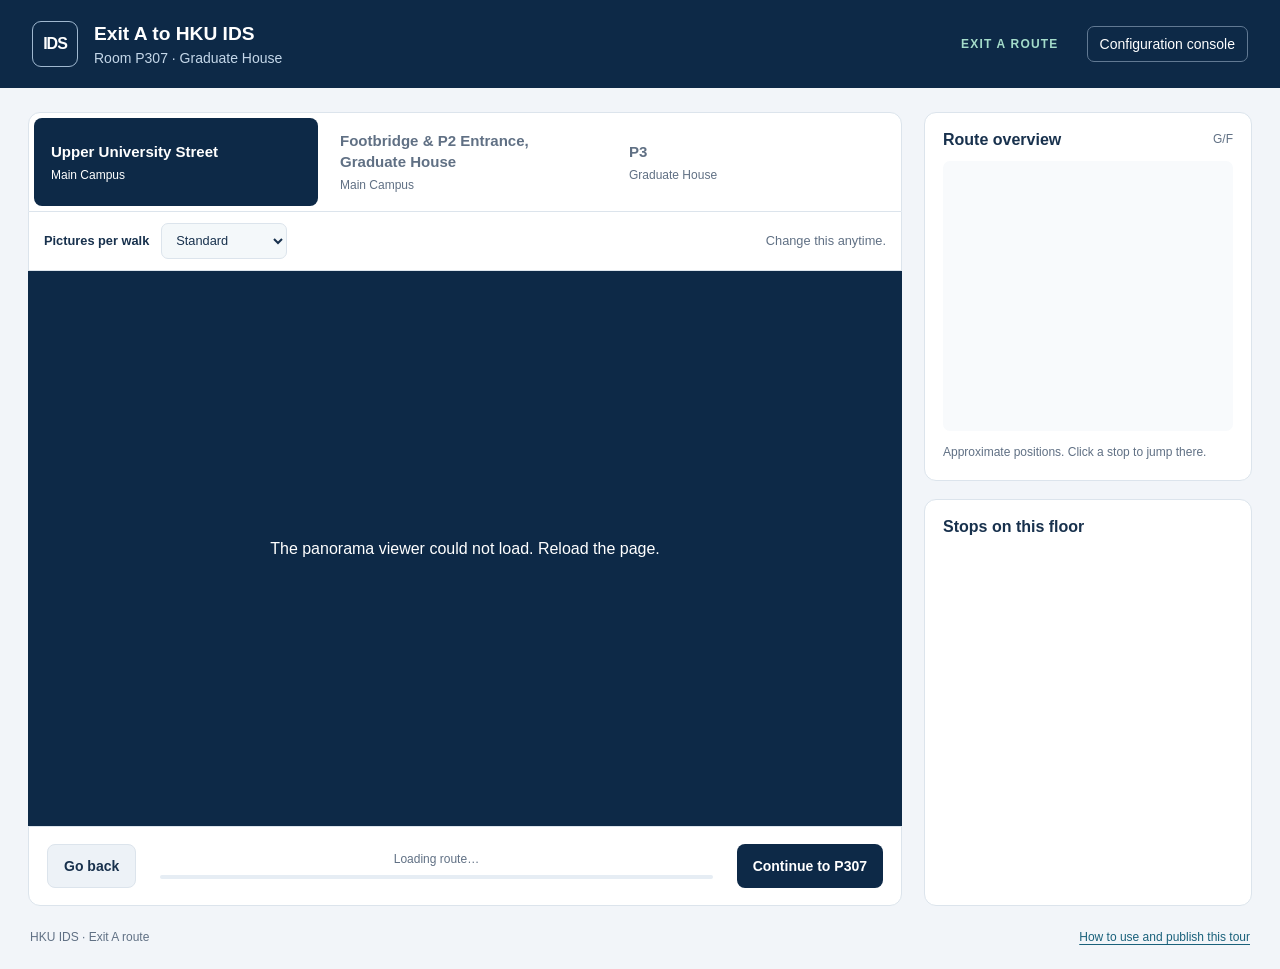
==== index.html @ 08650490 "Add visitor tour and configuration console Include adjustable section names, marker positions and ro" ====
<!doctype html>
<html lang="en"><head><meta charset="utf-8"><meta name="viewport" content="width=device-width,initial-scale=1"><title>HKU IDS · Exit A to P307</title><meta name="description" content="Follow the panorama route from HKU Station Exit A to HKU IDS, Room P307, Graduate House."><link rel="icon" type="image/svg+xml" href="data:image/svg+xml,%3Csvg xmlns='http://www.w3.org/2000/svg' viewBox='0 0 32 32'%3E%3Crect width='32' height='32' rx='7' fill='%230d2947'/%3E%3Cpath d='M8 24V8h16v16' fill='none' stroke='white' stroke-width='3'/%3E%3Ccircle cx='16' cy='17' r='4' fill='%2351c9b0'/%3E%3C/svg%3E"><link rel="stylesheet" href="pannellum.css"><link rel="stylesheet" href="styles.css"></head>
<body><header><div class="brand-mark">IDS</div><div class="brand"><h1>Exit A to HKU IDS</h1><p>Room P307 · Graduate House</p></div><div class="route-label">EXIT A ROUTE</div><a class="review-link" href="console.html" id="review-link">Configuration console</a></header>
<main><section class="tour-panel" aria-label="Panorama walkthrough"><nav class="floors" aria-label="Floors"><button data-floor="1" class="active">Upper University Street <span>Main Campus</span></button><button data-floor="2">Footbridge &amp; P2 Entrance, Graduate House <span>Main Campus</span></button><button data-floor="3">P3 <span>Graduate House</span></button></nav><div class="pace-bar"><label for="pace">Pictures per walk</label><select id="pace"><option value="standard">Standard</option><option value="fewer">Fewer pictures</option><option value="detailed">Detailed</option></select><span>Change this anytime.</span></div><section id="junction" class="junction" hidden aria-labelledby="junction-title"><h2 id="junction-title"></h2><p id="junction-note"></p><div id="junction-choices" class="junction-choices"></div></section><div class="viewer-wrap"><div id="panorama"></div><div class="scene-badge"><span id="scene-floor">G/F · Main Campus</span><strong id="scene-title">Loading panoramas…</strong></div><div id="viewer-error" role="alert" hidden></div><div class="drag-hint">Drag to look around · Click a marker to walk</div><div class="aim" id="aim" hidden><span></span></div></div><div class="walk-controls"><button id="back" class="secondary">Go back</button><div><span id="stop-number">Loading route…</span><div class="progress-track"><div id="progress-fill"></div></div></div><button id="forward" class="primary">Continue to P307</button></div><div class="arrival" id="arrival" hidden><strong>You’ve reached HKU IDS.</strong><span id="arrival-room">IDS Office P307, Graduate House</span></div></section>
<aside><section class="map-card"><div class="card-heading"><h2>Route overview</h2><span id="map-floor">G/F</span></div><svg id="route-map" viewBox="0 0 310 310" role="img" aria-label="Clickable route stops"></svg><p class="map-note" id="map-note">Approximate positions. Click a stop to jump there.</p></section><section class="stops-card"><div class="card-heading"><h2>Stops on this floor</h2><span id="floor-count"></span></div><div id="stops" class="stops"></div></section></aside>
<section id="editor" class="editor" hidden><div class="editor-heading"><div><h2>Tour configuration console</h2><p id="editor-intro">Turn the panorama until the next doorway or path sits under the crosshair, then save.</p></div><a class="secondary small" href="./">View the tour</a></div><div class="edit-layout"><div><div class="edit-actions"><button id="save-forward" class="primary">Save forward marker here</button><button id="save-back" class="secondary">Save back marker here</button><button id="save-view" class="secondary">Use this starting view</button></div><details class="appearance-editor"><summary>Arrow text and rotation</summary><div class="arrow-fields"><label>Which arrow?<select id="arrow-role"><option value="forward">Forward</option><option value="back">Back</option></select></label><label>Arrow text<input id="arrow-label" type="text" maxlength="120" placeholder="Leave blank to use the default text"></label><label class="rotation-field">Arrow rotation <output id="rotation-value" for="arrow-rotation">0°</output><input id="arrow-rotation" aria-label="Arrow rotation" type="range" min="0" max="360" step="15" value="0"><small>0° up · 90° right · 180° down · 270° left</small></label><label class="check-field"><input id="arrow-visible" type="checkbox">Always show this arrow’s text</label><button id="save-arrow-style" class="primary">Save arrow appearance</button></div><p>Rotation changes the arrow symbol. To move it to another path, aim the crosshair there and use the forward/back marker buttons above. The lift instruction stays visible on its marker.</p></details><details class="section-editor"><summary>Section label: two lines</summary><div class="section-fields"><label>First line<input id="section-heading" type="text" maxlength="120"></label><label>Second line<input id="section-subtitle" type="text" maxlength="120"></label><button id="save-section" class="primary">Save this section label</button></div><p>Choose a section above, then edit its two lines here. You do not need to type HTML or &lt;br&gt;.</p></details><details id="branch-editor" class="branch-editor" hidden><summary>Junction name and branch choices</summary><div class="section-fields"><label>Junction name<input id="junction-name" type="text" maxlength="120"></label><div id="branch-fields"></div><button id="save-junction" class="primary">Save junction choices</button></div><p>These directions describe the choices on arrival. Move the panorama arrow separately using the marker controls. Planned routes become available after their footage is added.</p></details><details class="bottom-editor"><summary>Hide the bottom / device holder</summary><div class="section-fields"><label for="bottom-limit">Lowest visible angle <output id="bottom-limit-value" for="bottom-limit">−55°</output></label><input id="bottom-limit" aria-label="Lowest visible angle" type="range" min="-60" max="-10" step="5" value="-55"><button id="save-bottom-limit" class="primary">Save lower viewing edge</button></div><p>A higher value hides more of the floor. Markers below the limit move into the visible area so walking still works. This stops looking down in the tour; a permanent cover in the upload JPGs also protects the original files.</p></details><details class="hosting-editor"><summary>WordPress picture addresses</summary><div class="section-fields"><label>This picture’s direct URL<input id="picture-url" type="text" spellcheck="false"></label><small id="image-filename"></small><button id="save-picture-url" class="secondary">Save this picture address</button><label>Direct URL of one original JPG in the WordPress batch<input id="image-folder-example" type="url" spellcheck="false" placeholder="https://your-site/wp-content/uploads/2026/10/hku-ids-exit-a-s1-001.jpg"></label><button id="apply-image-folder" class="primary">Apply this folder to all pictures</button></div><p>Upload the prepared WordPress batch into one folder/month. Copy a full-size original image URL, then apply its folder here. If WordPress renamed a file, use its individual direct URL above. Pictures stored on a different website must allow this tour to load them.</p></details><div class="picture-actions"><button id="hide-stop" class="secondary">Skip this picture</button><p id="hide-note"></p></div><details><summary>Skipped pictures (<span id="hidden-count">0</span>)</summary><div id="hidden-stops" class="hidden-stops"></div></details><p class="edit-status" id="edit-status" role="status"></p><details><summary>Heading settings</summary><div class="degree-fields"><label>Segment correction <input id="segment-offset" type="number" min="-360" max="360" step="1"><span>degrees</span></label><button id="apply-offset" class="secondary">Apply to this segment</button></div><p>Segments 1 and 2 use your Pano Mapper corrections. For P3, place the markers visually instead.</p></details></div><div class="save-card"><h3>Keep your changes</h3><p>Preview changes stay in this browser. Download route.json and replace that file on your hosting or in GitHub to publish. Only someone with access to that hosting can update the live tour.</p><button id="download-route" class="primary">Download route.json to publish</button><button id="copy-route" class="secondary">Copy route.json</button><button id="download-settings" class="primary">Download settings</button><button id="copy-settings" class="secondary">Copy settings</button><div id="copy-panel" hidden><label for="settings-text">Settings to copy</label><textarea id="settings-text" readonly spellcheck="false" rows="3" style="width:100%;margin:8px 0;font-size:12px"></textarea></div><button id="reset-preview" class="secondary">Reset preview to published tour</button><p class="reset-note">Download a backup first if you want to keep your browser edits.</p><label class="file-button">Restore settings<input id="import-settings" type="file" accept="application/json,.json"></label><a href="guide.html">Read the simple steps</a><a class="wordpress-link" href="elementor.html">Prepare a WordPress / Elementor block</a></div></div></section>
</main><dialog id="route-dialog" aria-labelledby="dialog-title" aria-describedby="dialog-text"><h2 id="dialog-title"></h2><p id="dialog-text"></p><div class="dialog-actions"><button id="dialog-close" class="secondary">Back to the tour</button><button id="dialog-action" class="primary" hidden>Continue</button></div></dialog><footer><span>HKU IDS · Exit A route</span><a href="guide.html">How to use and publish this tour</a></footer><script src="pannellum.js"></script><script src="route-core.js"></script><script src="app.js"></script></body></html>
---- pannellum.css ----
/* Pannellum 2.5.7, https://github.com/mpetroff/pannellum */
.pnlm-container{margin:0;padding:0;overflow:hidden;position:relative;cursor:default;width:100%;height:100%;font-family:Helvetica,"Nimbus Sans L","Liberation Sans",Arial,sans-serif;background:#f4f4f4 url('data:image/svg+xml,%3Csvg%20xmlns%3D%22http%3A%2F%2Fwww.w3.org%2F2000%2Fsvg%22%20width%3D%2267%22%20height%3D%22100%22%20viewBox%3D%220%200%2067%20100%22%3E%0A%3Cpath%20stroke%3D%22%23ccc%22%20fill%3D%22none%22%20d%3D%22M33.5%2C50%2C0%2C63%2C33.5%2C75%2C67%2C63%2C33.5%2C50m-33.5-50%2C67%2C25m-0.5%2C0%2C0%2C75m-66.5-75%2C67-25m-33.5%2C75%2C0%2C25m0-100%2C0%2C50%22%2F%3E%0A%3C%2Fsvg%3E%0A') repeat;-webkit-user-select:none;-khtml-user-select:none;-moz-user-select:none;-o-user-select:none;-ms-user-select:none;user-select:none;outline:0;line-height:1.4;contain:content}.pnlm-container *{box-sizing:content-box}.pnlm-ui{position:absolute;width:100%;height:100%;z-index:1}.pnlm-grab{cursor:grab;cursor:url('data:image/svg+xml,%3Csvg%20xmlns%3D%22http%3A%2F%2Fwww.w3.org%2F2000%2Fsvg%22%20height%3D%2226%22%20width%3D%2226%22%3E%0A%3Cpath%20stroke%3D%22%23000%22%20stroke-width%3D%221px%22%20fill%3D%22%23fff%22%20d%3D%22m15.3%2020.5s6.38-6.73%204.64-8.24-3.47%201.01-3.47%201.01%203.61-5.72%201.41-6.49c-2.2-0.769-3.33%204.36-3.33%204.36s0.873-5.76-1.06-5.76-1.58%205.39-1.58%205.39-0.574-4.59-2.18-4.12c-1.61%200.468-0.572%205.51-0.572%205.51s-1.58-4.89-2.93-3.79c-1.35%201.11%200.258%205.25%200.572%206.62%200.836%202.43%202.03%202.94%202.17%205.55%22%2F%3E%0A%3C%2Fsvg%3E%0A') 12 8,default}.pnlm-grabbing{cursor:grabbing;cursor:url('data:image/svg+xml,%3Csvg%20xmlns%3D%22http%3A%2F%2Fwww.w3.org%2F2000%2Fsvg%22%20height%3D%2226%22%20width%3D%2226%22%3E%0A%3Cpath%20stroke%3D%22%23000%22%20stroke-width%3D%221px%22%20fill%3D%22%23fff%22%20d%3D%22m15.3%2020.5s5.07-5.29%203.77-6.74c-1.31-1.45-2.53%200.14-2.53%200.14s2.74-3.29%200.535-4.06c-2.2-0.769-2.52%201.3-2.52%201.3s0.81-2.13-1.12-2.13-1.52%201.77-1.52%201.77-0.261-1.59-1.87-1.12c-1.61%200.468-0.874%202.17-0.874%202.17s-0.651-1.55-2-0.445c-1.35%201.11-0.68%202.25-0.365%203.62%200.836%202.43%202.03%202.94%202.17%205.55%22%2F%3E%0A%3C%2Fsvg%3E%0A') 12 8,default}.pnlm-sprite{background-image:url('data:image/svg+xml,%3Csvg%20xmlns%3D%22http%3A%2F%2Fwww.w3.org%2F2000%2Fsvg%22%20width%3D%2226%22%20height%3D%22208%22%3E%0A%3Ccircle%20fill-opacity%3D%22.78%22%20cy%3D%22117%22%20cx%3D%2213%22%20r%3D%2211%22%20fill%3D%22%23fff%22%2F%3E%0A%3Ccircle%20fill-opacity%3D%22.78%22%20cy%3D%22143%22%20cx%3D%2213%22%20r%3D%2211%22%20fill%3D%22%23fff%22%2F%3E%0A%3Ccircle%20cy%3D%22169%22%20cx%3D%2213%22%20r%3D%227%22%20fill%3D%22none%22%20stroke%3D%22%23000%22%20stroke-width%3D%222%22%2F%3E%0A%3Ccircle%20cy%3D%22195%22%20cx%3D%2213%22%20r%3D%227%22%20fill%3D%22none%22%20stroke%3D%22%23000%22%20stroke-width%3D%222%22%2F%3E%0A%3Ccircle%20cx%3D%2213%22%20cy%3D%22195%22%20r%3D%222.5%22%2F%3E%0A%3Cpath%20d%3D%22m5%2083v6h2v-4h4v-2zm10%200v2h4v4h2v-6zm-5%205v6h6v-6zm-5%205v6h6v-2h-4v-4zm14%200v4h-4v2h6v-6z%22%2F%3E%0A%3Cpath%20d%3D%22m13%20110a7%207%200%200%200%20-7%207%207%207%200%200%200%207%207%207%207%200%200%200%207%20-7%207%207%200%200%200%20-7%20-7zm-1%203h2v2h-2zm0%203h2v5h-2z%22%2F%3E%0A%3Cpath%20d%3D%22m5%2057v6h2v-4h4v-2zm10%200v2h4v4h2v-6zm-10%2010v6h6v-2h-4v-4zm14%200v4h-4v2h6v-6z%22%2F%3E%0A%3Cpath%20d%3D%22m17%2038v2h-8v-2z%22%2F%3E%0A%3Cpath%20d%3D%22m12%209v3h-3v2h3v3h2v-3h3v-2h-3v-3z%22%2F%3E%0A%3Cpath%20d%3D%22m13%20136-6.125%206.125h4.375v7.875h3.5v-7.875h4.375z%22%2F%3E%0A%3Cpath%20d%3D%22m10.428%20173.33v-5.77l5-2.89v5.77zm1-1.73%203-1.73-3.001-1.74z%22%2F%3E%0A%3C%2Fsvg%3E%0A')}.pnlm-container:-moz-full-screen{height:100%!important;width:100%!important;position:static!important}.pnlm-container:-webkit-full-screen{height:100%!important;width:100%!important;position:static!important}.pnlm-container:-ms-fullscreen{height:100%!important;width:100%!important;position:static!important}.pnlm-container:fullscreen{height:100%!important;width:100%!important;position:static!important}.pnlm-render-container{cursor:inherit;position:absolute;height:100%;width:100%}.pnlm-controls{margin-top:4px;background-color:#fff;border:1px solid #999;border-color:rgba(0,0,0,0.4);border-radius:3px;cursor:pointer;z-index:2;-webkit-transform:translateZ(9999px);transform:translateZ(9999px)}.pnlm-control:hover{background-color:#f8f8f8}.pnlm-controls-container{position:absolute;top:0;left:4px;z-index:1}.pnlm-zoom-controls{width:26px;height:52px}.pnlm-zoom-in{width:100%;height:50%;position:absolute;top:0;border-radius:3px 3px 0 0}.pnlm-zoom-out{width:100%;height:50%;position:absolute;bottom:0;background-position:0 -26px;border-top:1px solid #ddd;border-top-color:rgba(0,0,0,0.10);border-radius:0 0 3px 3px}.pnlm-fullscreen-toggle-button,.pnlm-orientation-button,.pnlm-hot-spot-debug-indicator{width:26px;height:26px}.pnlm-hot-spot-debug-indicator{position:absolute;top:50%;left:50%;width:26px;height:26px;margin:-13px 0 0 -13px;background-color:rgba(255,255,255,0.5);border-radius:13px;display:none}.pnlm-orientation-button-inactive{background-position:0 -156px}.pnlm-orientation-button-active{background-position:0 -182px}.pnlm-fullscreen-toggle-button-inactive{background-position:0 -52px}.pnlm-fullscreen-toggle-button-active{background-position:0 -78px}.pnlm-panorama-info{position:absolute;bottom:4px;background-color:rgba(0,0,0,0.7);border-radius:0 3px 3px 0;padding-right:10px;color:#fff;text-align:left;display:none;z-index:2;-webkit-transform:translateZ(9999px);transform:translateZ(9999px)}.pnlm-title-box{position:relative;font-size:20px;display:table;padding-left:5px;margin-bottom:3px}.pnlm-author-box{position:relative;font-size:12px;display:table;padding-left:5px}.pnlm-load-box{position:absolute;top:50%;left:50%;width:200px;height:150px;margin:-75px 0 0 -100px;background-color:rgba(0,0,0,0.7);border-radius:3px;text-align:center;font-size:20px;display:none;color:#fff}.pnlm-load-box p{margin:20px 0}.pnlm-lbox{position:absolute;top:50%;left:50%;width:20px;height:20px;margin:-10px 0 0 -10px;display:none}.pnlm-loading{animation-duration:1.5s;-webkit-animation-duration:1.5s;animation-name:pnlm-mv;-webkit-animation-name:pnlm-mv;animation-iteration-count:infinite;-webkit-animation-iteration-count:infinite;animation-timing-function:linear;-webkit-animation-timing-function:linear;height:10px;width:10px;background-color:#fff;position:relative}@keyframes pnlm-mv{from{left:0;top:0}25%{left:10px;top:0}50%{left:10px;top:10px}75%{left:0;top:10px}to{left:0;top:0}}@-webkit-keyframes pnlm-mv{from{left:0;top:0}25%{left:10px;top:0}50%{left:10px;top:10px}75%{left:0;top:10px}to{left:0;top:0}}.pnlm-load-button{position:absolute;top:50%;left:50%;width:200px;height:100px;margin:-50px 0 0 -100px;background-color:rgba(0,0,0,.7);border-radius:3px;text-align:center;font-size:20px;display:table;color:#fff;cursor:pointer}.pnlm-load-button:hover{background-color:rgba(0,0,0,.8)}.pnlm-load-button p{display:table-cell;vertical-align:middle}.pnlm-info-box{font-size:15px;position:absolute;top:50%;left:50%;width:200px;height:150px;margin:-75px 0 0 -100px;background-color:#000;border-radius:3px;display:table;text-align:center;color:#fff;table-layout:fixed}.pnlm-info-box a,.pnlm-author-box a{color:#fff;word-wrap:break-word;overflow-wrap:break-word}.pnlm-info-box p{display:table-cell;vertical-align:middle;padding:0 5px 0 5px}.pnlm-error-msg{display:none}.pnlm-about-msg{font-size:11px;line-height:11px;color:#fff;padding:5px 8px 5px 8px;background:rgba(0,0,0,0.7);border-radius:3px;position:absolute;top:50px;left:50px;display:none;opacity:0;-moz-transition:opacity .3s ease-in-out;-webkit-transition:opacity .3s ease-in-out;-o-transition:opacity .3s ease-in-out;-ms-transition:opacity .3s ease-in-out;transition:opacity .3s ease-in-out;z-index:1}.pnlm-about-msg a:link,.pnlm-about-msg a:visited{color:#fff}.pnlm-about-msg a:hover,.pnlm-about-msg a:active{color:#eee}.pnlm-hotspot-base{position:absolute;visibility:hidden;cursor:default;vertical-align:middle;top:0;z-index:1}.pnlm-hotspot{height:26px;width:26px;border-radius:13px}.pnlm-hotspot:hover{background-color:rgba(255,255,255,0.2)}.pnlm-hotspot.pnlm-info{background-position:0 -104px}.pnlm-hotspot.pnlm-scene{background-position:0 -130px}div.pnlm-tooltip span{visibility:hidden;position:absolute;border-radius:3px;background-color:rgba(0,0,0,0.7);color:#fff;text-align:center;max-width:200px;padding:5px 10px;margin-left:-220px;cursor:default}div.pnlm-tooltip:hover span{visibility:visible}div.pnlm-tooltip:hover span:after{content:'';position:absolute;width:0;height:0;border-width:10px;border-style:solid;border-color:rgba(0,0,0,0.7) transparent transparent transparent;bottom:-20px;left:-10px;margin:0 50%}.pnlm-compass{position:absolute;width:50px;height:50px;right:4px;bottom:4px;border-radius:25px;background-image:url('data:image/svg+xml,%3Csvg%20xmlns%3D%22http%3A%2F%2Fwww.w3.org%2F2000%2Fsvg%22%20height%3D%2250%22%20width%3D%2250%22%3E%0A%3Cpath%20d%3D%22m24.5078%206-3.2578%2018h7.5l-3.25781-18h-0.984376zm-3.2578%2020%203.2578%2018h0.9844l3.2578-18h-7.5zm1.19531%200.9941h5.10938l-2.5547%2014.1075-2.5547-14.1075z%22%2F%3E%0A%3C%2Fsvg%3E%0A');cursor:default;display:none}.pnlm-world{position:absolute;left:50%;top:50%}.pnlm-face{position:absolute;-webkit-transform-origin:0 0;transform-origin:0 0}.pnlm-dragfix,.pnlm-preview-img{position:absolute;height:100%;width:100%}.pnlm-preview-img{background-size:cover;background-position:center}.pnlm-lbar{width:150px;margin:0 auto;border:#fff 1px solid;height:6px}.pnlm-lbar-fill{background:#fff;height:100%;width:0}.pnlm-lmsg{font-size:12px}.pnlm-fade-img{position:absolute;top:0;left:0}.pnlm-pointer{cursor:pointer}
---- styles.css ----
:root{--navy:#0d2947;--ink:#18314d;--muted:#607084;--line:#dce4ec;--mint:#51c9b0;--bg:#f2f5f9;--orange:#c76122;font-family:Inter,-apple-system,BlinkMacSystemFont,"Segoe UI",sans-serif;color:var(--ink);font-size:16px}*{box-sizing:border-box}body{margin:0;background:var(--bg)}[hidden]{display:none!important}button,input,a{font:inherit}button,a.file-button{cursor:pointer}button{border:0}a{color:#1a617b;text-underline-offset:3px}button:focus-visible,a:focus-visible,input:focus-visible{outline:3px solid #169ab1;outline-offset:4px}header{height:88px;background:var(--navy);color:white;display:flex;align-items:center;gap:16px;padding:0 32px}.brand-mark{height:46px;width:46px;display:grid;place-items:center;border:1px solid #9fb8d0;border-radius:9px;font-weight:800;letter-spacing:-1px}.brand h1{font-size:1.2rem;margin:0 0 5px;font-weight:650}.brand p{font-size:.875rem;color:#c4d7e9;margin:0}.route-label{margin-left:auto;color:#a4dcca;font-size:.75rem;letter-spacing:1.2px;font-weight:700}.review-link{color:white;font-size:.875rem;padding:9px 12px;border:1px solid #617993;border-radius:7px;margin-left:12px;text-decoration:none}main{max-width:1580px;margin:auto;padding:24px 28px;display:grid;grid-template-columns:minmax(0,1fr) 328px;gap:22px}.tour-panel{min-width:0}.floors{display:flex;background:white;border:1px solid var(--line);border-radius:12px 12px 0 0;padding:5px;gap:5px}.floors button{background:transparent;border-radius:8px;color:var(--muted);padding:12px 17px;font-weight:650;font-size:.94rem;text-align:left;flex:1}.floors button span{display:block;font-size:.75rem;font-weight:400;margin-top:5px}.floors button.active{background:var(--navy);color:white}.viewer-wrap{position:relative;background:#0b1725;min-height:430px;height:calc(100vh - 292px);max-height:820px}#panorama{width:100%;height:100%;position:absolute;inset:0}.scene-badge{position:absolute;top:20px;left:20px;z-index:2;background:rgba(8,28,48,.88);padding:11px 15px;color:white;max-width:70%;border-radius:8px;pointer-events:none}.scene-badge span{display:block;color:#9cddcf;font-size:.75rem;margin-bottom:5px}.scene-badge strong{font-size:.94rem;font-weight:600}.drag-hint{position:absolute;bottom:14px;left:50%;transform:translateX(-50%);z-index:2;pointer-events:none;background:rgba(8,28,48,.75);color:white;padding:7px 12px;border-radius:20px;font-size:.75rem;white-space:nowrap}.walk-controls{background:white;padding:17px 18px;display:grid;grid-template-columns:auto minmax(100px,1fr) auto;align-items:center;gap:24px;border:1px solid var(--line);border-radius:0 0 12px 12px}.primary,.secondary,.file-button{display:inline-flex;align-items:center;justify-content:center;min-height:44px;border-radius:8px;padding:10px 16px;font-size:.875rem;font-weight:600;text-decoration:none}.primary{background:var(--navy);color:white}.primary:hover{background:#20486e}.secondary{background:#edf2f7;border:1px solid var(--line);color:var(--ink)}button:disabled{opacity:.4;cursor:default}.walk-controls>div{text-align:center;font-size:.75rem;color:var(--muted)}.progress-track{height:4px;border-radius:8px;background:#e6edf4;margin-top:9px;overflow:hidden}.progress-track>div{height:100%;background:#2ba98e;width:0;transition:width .3s}.arrival{margin-top:12px;border:1px solid #9fcdbc;border-radius:9px;background:#e6f6ef;padding:16px;display:flex;justify-content:space-between;gap:12px}.arrival span{color:#386e5e;font-size:.875rem}aside{display:flex;flex-direction:column;gap:18px;min-width:0}.map-card,.stops-card{background:white;border:1px solid var(--line);border-radius:12px;padding:18px}.card-heading{display:flex;justify-content:space-between;gap:8px;align-items:center}h2{font-size:1rem;margin:0}.card-heading>span{font-size:.75rem;color:var(--muted)}#route-map{width:100%;height:270px;display:block;margin:12px 0;background:#f8fafc;border-radius:7px}.map-note{font-size:.75rem;line-height:1.55;color:var(--muted);margin:0}.stops-card{flex:1;min-height:150px}.stops{max-height:225px;overflow:auto;margin-top:12px}.stop{display:flex;align-items:center;width:100%;text-align:left;background:transparent;padding:10px 8px;border-radius:8px;gap:10px;color:var(--ink);font-size:.875rem}.stop.active{background:#e5f4ef}.stop-number{flex-shrink:0;height:27px;width:27px;display:grid;place-items:center;border-radius:50%;background:#edf2f7;color:var(--muted);font-size:.75rem}.stop.active .stop-number{background:var(--navy);color:white}.stop small{display:block;font-size:.75rem;color:var(--muted);margin-top:3px}.walk-hotspot{width:42px;height:42px;display:grid;place-items:center;background:rgba(13,41,71,.92);border:2px solid white;border-radius:50%;box-shadow:0 2px 8px #0005;color:white;font-size:23px;cursor:pointer}.walk-hotspot.forward{background:#087d68}.walk-hotspot::after{content:attr(data-label);position:absolute;bottom:49px;left:50%;transform:translateX(-50%);white-space:nowrap;font-size:.75rem;font-weight:600;padding:8px 10px;border-radius:6px;background:#0d2947;color:white;opacity:0;pointer-events:none}.walk-hotspot:hover::after{opacity:1}.aim{pointer-events:none;position:absolute;top:50%;left:50%;width:30px;height:30px;transform:translate(-50%,-50%);border:1px solid #fff8;border-radius:50%;z-index:3}.aim:before,.aim:after{content:"";position:absolute;background:white;box-shadow:0 0 1px black}.aim:before{width:36px;height:1px;left:-4px;top:14px}.aim:after{height:36px;width:1px;top:-4px;left:14px}.editor{grid-column:1/-1;background:white;border:1px solid var(--line);border-radius:12px;padding:22px}.editor-heading{display:flex;gap:20px;justify-content:space-between;margin-bottom:19px}.editor-heading p,.save-card p,details p{font-size:.875rem;color:var(--muted);line-height:1.65;max-width:700px;margin:9px 0 0}.edit-layout{display:grid;grid-template-columns:minmax(0,1fr) 320px;gap:28px}.edit-actions{display:flex;gap:9px;flex-wrap:wrap}.edit-status{min-height:24px;color:#0c7760;font-size:.875rem;line-height:1.5}details{border-top:1px solid var(--line);padding-top:15px;margin-top:15px;font-size:.875rem}summary{cursor:pointer;color:var(--muted)}.degree-fields{display:flex;align-items:end;gap:12px;margin-top:15px}.degree-fields label{display:block}.degree-fields input{width:85px;margin:0 8px;border:1px solid var(--line);border-radius:6px;padding:9px;color:var(--ink)}.save-card{border-left:1px solid var(--line);padding-left:25px}.save-card h3{font-size:.94rem;margin:0}.save-card .primary{margin-top:15px;width:100%}.file-button{width:100%;border:1px solid var(--line);margin:8px 0 12px;background:#edf2f7}.file-button input{display:none}.save-card>a{font-size:.875rem}.small{min-height:38px;padding:7px 12px;white-space:nowrap;align-self:start}.editor-mode .viewer-wrap{height:480px}.editor-mode .review-link{display:none}footer{max-width:1580px;margin:auto;padding:0 30px 25px;display:flex;justify-content:space-between;color:var(--muted);gap:15px;font-size:.75rem}#viewer-error{position:absolute;inset:0;background:var(--navy);z-index:8;color:white;display:grid;place-content:center;text-align:center;padding:40px;line-height:1.7}.guide-body{max-width:820px;margin:32px auto;padding:25px;background:white;border-radius:12px;border:1px solid var(--line);line-height:1.7}.guide-body h1{font-size:1.7rem}.guide-body h2{margin-top:30px}.guide-body li{margin:12px 0}.guide-body code{background:#edf2f7;padding:2px 6px;border-radius:4px;font-size:.875rem}.guide-body .primary{margin-right:8px}@media(max-width:1050px){main{grid-template-columns:minmax(0,1fr) 280px;padding:18px;gap:16px}.floors button{padding:10px 11px;font-size:.875rem}.floors button span{font-size:.75rem}.walk-controls{gap:12px;padding:12px}.viewer-wrap{height:calc(100vh - 300px)}header{padding:0 22px}}@media(max-width:780px){header{height:78px;padding:0 16px;gap:12px}.route-label{display:none}.review-link{margin-left:auto;padding:8px;font-size:.75rem}.brand h1{font-size:1rem}.brand p{font-size:.75rem}.brand-mark{height:39px;width:39px;font-size:.875rem}main{display:block;padding:12px}.floors button{padding:10px 7px;font-size:.81rem}.floors button span{font-size:.75rem;line-height:1.35}.viewer-wrap,.editor-mode .viewer-wrap{height:52vh;min-height:320px}.walk-controls{grid-template-columns:auto 1fr auto;gap:8px}.walk-controls button{font-size:.75rem;padding:9px 11px}.walk-controls>div{font-size:.75rem}.scene-badge{left:12px;top:12px;padding:9px 11px}.drag-hint{font-size:.75rem}aside{display:grid;grid-template-columns:1fr 1fr;gap:12px;margin-top:14px}.map-card,.stops-card{padding:12px}.card-heading h2{font-size:.875rem}.card-heading>span{font-size:.75rem}#route-map{height:185px;margin:8px 0}.stops{max-height:226px}.map-note{font-size:.75rem}.editor{margin-top:14px;padding:17px}.edit-layout{display:block}.save-card{border-left:0;border-top:1px solid var(--line);padding:18px 0 0;margin-top:20px}.editor-heading{gap:10px}.editor-heading h2{font-size:.94rem}.edit-actions button{flex:1}.degree-fields{align-items:start;flex-direction:column}.arrival{flex-direction:column;font-size:.875rem}footer{padding:5px 15px 20px;flex-direction:column;gap:8px}.guide-body{margin:16px 12px;padding:20px}}@media(max-width:440px){.floors button span{font-size:.75rem}.review-link{max-width:80px;text-align:center}.brand h1{font-size:.94rem}.walk-controls>div{display:none}.walk-controls{display:flex;justify-content:space-between}.walk-controls button{flex:1}aside{display:block}.stops-card{margin-top:12px}.map-card{padding:14px}#route-map{height:210px}.stops{max-height:190px}.editor-heading{flex-direction:column}.editor-heading .small{align-self:start}}

.pace-bar{display:flex;align-items:center;gap:12px;padding:11px 15px;background:white;border:1px solid var(--line);border-top:0;font-size:.8rem}.pace-bar label{font-weight:650}.pace-bar select{font:inherit;color:var(--ink);border:1px solid var(--line);border-radius:7px;background:#f4f8fa;padding:7px 10px;min-height:36px}.pace-bar>span{margin-left:auto;color:var(--muted)}select:focus-visible,dialog:focus-visible{outline:3px solid #169ab1;outline-offset:4px}.junction{background:white;border:1px solid #a7cfc0;border-radius:12px;padding:20px;margin-top:14px}.junction h2{font-size:1.05rem}.junction>p{color:var(--muted);font-size:.85rem;line-height:1.6;margin:8px 0 15px}.junction-choices{display:flex;gap:10px;flex-wrap:wrap}.branch-choice{flex:1;min-width:160px;text-align:left;border:1px solid var(--line);border-radius:9px;background:#f5f8fb;padding:13px;color:var(--ink);line-height:1.5}.branch-choice.ready{border-color:#80bfaa;background:#e9f6f0}.branch-choice:hover{border-color:var(--navy)}.branch-choice strong,.branch-choice span,.branch-choice small{display:block}.branch-choice strong{font-size:.82rem;color:#13795f}.branch-choice span{font-size:.85rem;margin:6px 0}.branch-choice small{font-size:.75rem;color:var(--muted)}.picture-actions{display:flex;align-items:center;gap:12px;margin-top:16px}.picture-actions p{font-size:.8rem;color:var(--muted);line-height:1.5;margin:0}.hidden-stops{display:flex;flex-wrap:wrap;gap:8px;margin-top:12px;color:var(--muted);font-size:.85rem}dialog{border:1px solid var(--line);border-radius:15px;padding:28px;width:min(540px,calc(100vw - 32px));color:var(--ink);box-shadow:0 20px 80px #00182e55}dialog::backdrop{background:#071b35a6}dialog h2{font-size:1.3rem;line-height:1.35}dialog p{font-size:1rem;line-height:1.7;color:var(--muted);margin:16px 0 24px}.dialog-actions{display:flex;gap:10px;justify-content:flex-end;flex-wrap:wrap}.viewer-wrap{height:calc(100vh - 345px)}@media(max-width:780px){.viewer-wrap,.editor-mode .viewer-wrap{height:52vh}.pace-bar{gap:8px;padding:9px 10px}.pace-bar>span{display:none}.junction{padding:16px}.junction-choices{flex-direction:column}.branch-choice{width:100%;min-width:0}.picture-actions{align-items:flex-start;flex-direction:column}.review-link{max-width:105px;text-align:center}.dialog-actions button{width:100%}dialog{padding:22px}}

.tour-panel>.junction{margin:0;border-radius:0;border-top:0;padding:15px 17px}.tour-panel>.junction>p{margin:6px 0 10px}.tour-panel>.junction .branch-choice{padding:10px 12px}.tour-panel:has(>.junction:not([hidden])) .viewer-wrap{height:calc(100vh - 560px);min-height:360px}.scene-badge{left:65px}.editor-mode .viewer-wrap{height:480px}@media(max-width:780px){.tour-panel>.junction .junction-choices{gap:7px}.tour-panel>.junction .branch-choice{display:grid;grid-template-columns:90px 1fr;gap:0 8px;padding:9px 11px}.branch-choice span{margin:0}.branch-choice small{grid-column:2}.tour-panel:has(>.junction:not([hidden])) .viewer-wrap{height:48vh;min-height:300px}.scene-badge{left:52px;max-width:calc(100% - 65px)}}

.arrow-icon{display:inline-block;line-height:1;transform-origin:center}.walk-hotspot.label-visible::after{opacity:1;max-width:230px;white-space:normal;text-align:center;width:max-content}.lift-hotspot{display:flex;align-items:center;gap:12px;width:268px;height:auto;min-height:80px;padding:13px 16px;border-radius:12px;background:#0d2947;box-shadow:0 4px 16px #0005;font-size:14px;text-align:left}.lift-hotspot::after{display:none}.lift-hotspot .lift-icon{font-size:32px;line-height:1;border:1px solid #a4ddcb;border-radius:5px;padding:5px;color:#a4ddcb}.lift-hotspot strong{display:block;font-size:15px;line-height:1.4}.lift-hotspot small{display:block;font-size:13px;font-weight:400;line-height:1.5;color:#c2ece0;margin-top:5px}.arrow-fields,.section-fields{display:grid;gap:13px;margin:16px 0}.arrow-fields label,.section-fields label{display:grid;gap:7px;font-size:14px;color:var(--ink)}.arrow-fields input[type=text],.section-fields input,.arrow-fields select{width:100%;padding:10px 12px;min-height:42px;border:1px solid var(--line);border-radius:7px;color:var(--ink);font:inherit;background:#f8fafc}.arrow-fields .check-field{display:flex;align-items:center;gap:9px}.arrow-fields .rotation-field{position:relative}.rotation-field output{position:absolute;right:0;top:0;color:#13795f}.rotation-field small{font-size:13px;color:var(--muted)}.arrow-fields input[type=range]{width:100%;accent-color:#13795f;margin:8px 0}.arrow-fields .primary,.section-fields .primary{justify-self:start}.wordpress-link{display:block;margin-top:16px}.floors button{line-height:1.4;overflow-wrap:anywhere}.card-heading>span{max-width:58%;text-align:right;line-height:1.45}.card-heading h2{flex-shrink:0}.scene-badge span{line-height:1.5}.appearance-editor p,.section-editor p{font-size:14px}

.embedded-mode .review-link,.embedded-mode footer{display:none}.embedded-mode main{padding-top:16px;padding-bottom:16px}@media(max-width:780px){.lift-hotspot{width:238px;min-height:76px;padding:11px 12px}.lift-hotspot strong{font-size:14px}.lift-hotspot small{font-size:12px}.floors button{font-size:14px}.floors button span{font-size:12px}}

@media(max-width:780px){.map-card .card-heading{display:block}.map-card .card-heading>span{display:block;max-width:100%;text-align:left;margin-top:5px}.map-card .card-heading h2{font-size:14px}}

.hosting-editor input{font-size:14px}.hosting-editor small{overflow-wrap:anywhere}.branch-editor-row{display:grid;grid-template-columns:minmax(0,1fr) 150px;gap:12px;margin:12px 0}.save-card #download-route{margin-bottom:8px}@media(max-width:600px){.branch-editor-row{grid-template-columns:minmax(0,1fr)}.save-card{min-width:0}.hosting-editor input{width:100%;min-width:0}}
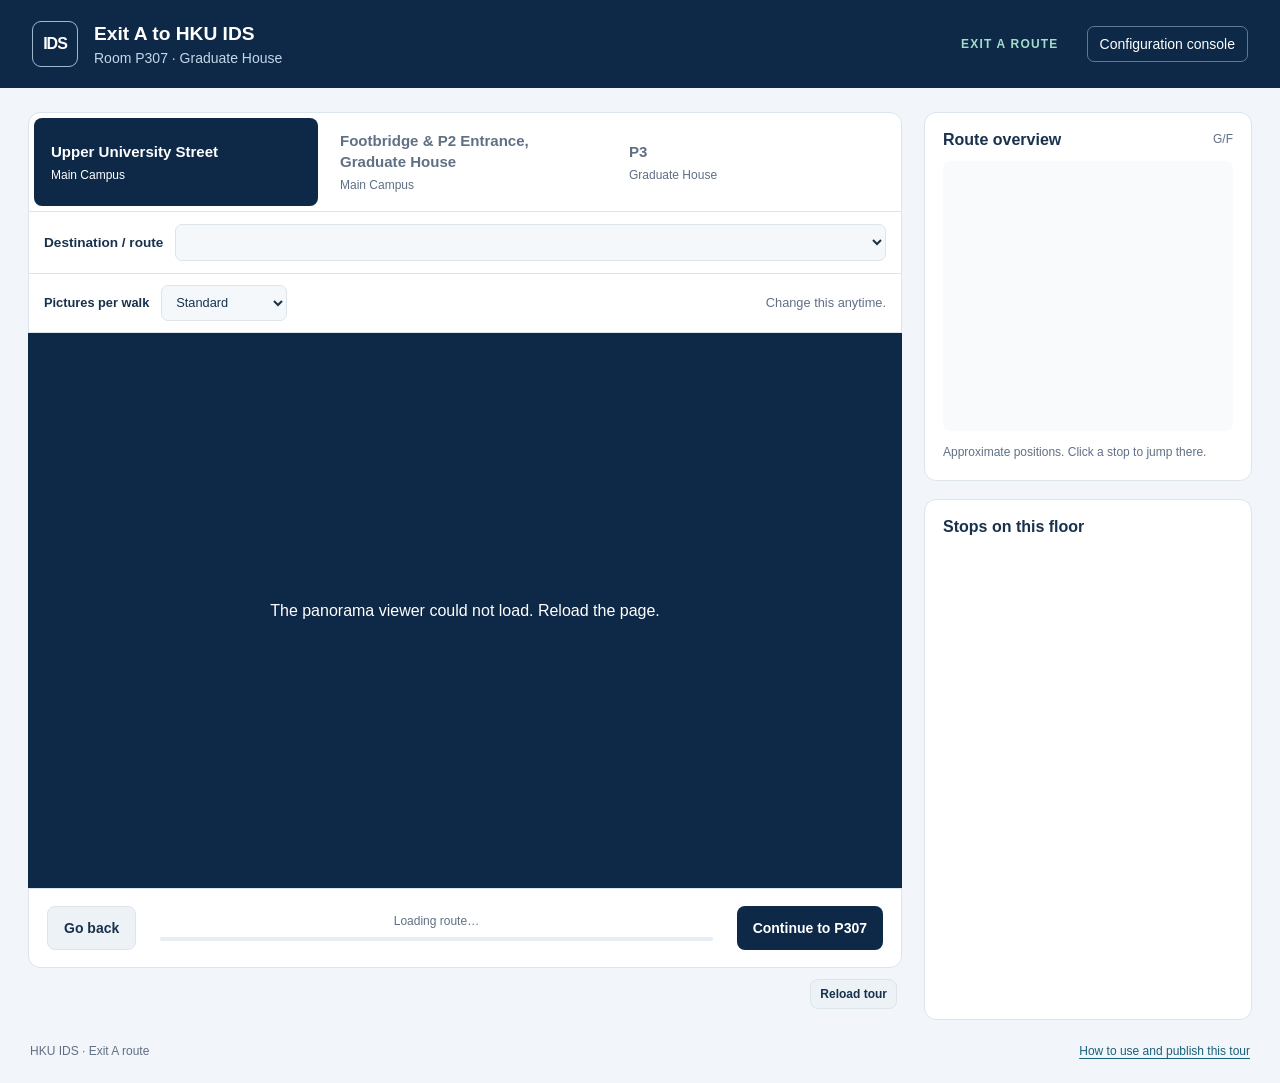
==== commit 4cf599c9: "Add P603 stair and lift routes with panorama branch markers Connect 25 prepared WordPress panoramas," ====
--- a/index.html
+++ b/index.html
@@ -1,7 +1,7 @@
 <!doctype html>
-<html lang="en"><head><meta charset="utf-8"><meta name="viewport" content="width=device-width,initial-scale=1"><title>HKU IDS · Exit A to P307</title><meta name="description" content="Follow the panorama route from HKU Station Exit A to HKU IDS, Room P307, Graduate House."><link rel="icon" type="image/svg+xml" href="data:image/svg+xml,%3Csvg xmlns='http://www.w3.org/2000/svg' viewBox='0 0 32 32'%3E%3Crect width='32' height='32' rx='7' fill='%230d2947'/%3E%3Cpath d='M8 24V8h16v16' fill='none' stroke='white' stroke-width='3'/%3E%3Ccircle cx='16' cy='17' r='4' fill='%2351c9b0'/%3E%3C/svg%3E"><link rel="stylesheet" href="pannellum.css"><link rel="stylesheet" href="styles.css"></head>
+<html lang="en"><head><meta charset="utf-8"><meta name="viewport" content="width=device-width,initial-scale=1"><title>HKU IDS · Panorama visitor guide</title><meta name="description" content="Follow the panorama routes from HKU Station Exit A to the HKU IDS premises in Graduate House."><link rel="icon" type="image/svg+xml" href="data:image/svg+xml,%3Csvg xmlns='http://www.w3.org/2000/svg' viewBox='0 0 32 32'%3E%3Crect width='32' height='32' rx='7' fill='%230d2947'/%3E%3Cpath d='M8 24V8h16v16' fill='none' stroke='white' stroke-width='3'/%3E%3Ccircle cx='16' cy='17' r='4' fill='%2351c9b0'/%3E%3C/svg%3E"><link rel="stylesheet" href="pannellum.css"><link rel="stylesheet" href="styles.css?v=2026-10-08-branches"></head>
 <body><header><div class="brand-mark">IDS</div><div class="brand"><h1>Exit A to HKU IDS</h1><p>Room P307 · Graduate House</p></div><div class="route-label">EXIT A ROUTE</div><a class="review-link" href="console.html" id="review-link">Configuration console</a></header>
-<main><section class="tour-panel" aria-label="Panorama walkthrough"><nav class="floors" aria-label="Floors"><button data-floor="1" class="active">Upper University Street <span>Main Campus</span></button><button data-floor="2">Footbridge &amp; P2 Entrance, Graduate House <span>Main Campus</span></button><button data-floor="3">P3 <span>Graduate House</span></button></nav><div class="pace-bar"><label for="pace">Pictures per walk</label><select id="pace"><option value="standard">Standard</option><option value="fewer">Fewer pictures</option><option value="detailed">Detailed</option></select><span>Change this anytime.</span></div><section id="junction" class="junction" hidden aria-labelledby="junction-title"><h2 id="junction-title"></h2><p id="junction-note"></p><div id="junction-choices" class="junction-choices"></div></section><div class="viewer-wrap"><div id="panorama"></div><div class="scene-badge"><span id="scene-floor">G/F · Main Campus</span><strong id="scene-title">Loading panoramas…</strong></div><div id="viewer-error" role="alert" hidden></div><div class="drag-hint">Drag to look around · Click a marker to walk</div><div class="aim" id="aim" hidden><span></span></div></div><div class="walk-controls"><button id="back" class="secondary">Go back</button><div><span id="stop-number">Loading route…</span><div class="progress-track"><div id="progress-fill"></div></div></div><button id="forward" class="primary">Continue to P307</button></div><div class="arrival" id="arrival" hidden><strong>You’ve reached HKU IDS.</strong><span id="arrival-room">IDS Office P307, Graduate House</span></div></section>
+<main><section class="tour-panel" aria-label="Panorama walkthrough"><nav class="floors" aria-label="Floors"><button data-floor="1" class="active">Upper University Street <span>Main Campus</span></button><button data-floor="2">Footbridge &amp; P2 Entrance, Graduate House <span>Main Campus</span></button><button data-floor="3">P3 <span>Graduate House</span></button></nav><div class="route-picker"><label for="destination-route">Destination / route</label><select id="destination-route"></select></div><div class="pace-bar"><label for="pace">Pictures per walk</label><select id="pace"><option value="standard">Standard</option><option value="fewer">Fewer pictures</option><option value="detailed">Detailed</option></select><span>Change this anytime.</span><button id="lift-directions" class="secondary" hidden>Lift directions</button></div><section id="junction" class="junction" hidden aria-labelledby="junction-title"><h2 id="junction-title"></h2><p id="junction-note"></p><div id="junction-choices" class="junction-choices"></div></section><div class="viewer-wrap"><div id="panorama"></div><div class="scene-badge"><span id="scene-floor">G/F · Main Campus</span><strong id="scene-title">Loading panoramas…</strong></div><div id="viewer-error" role="alert" hidden></div><aside id="lift-guidance" class="lift-guidance" aria-label="Lift route directions" hidden><strong id="lift-guidance-title"></strong><span id="lift-guidance-instruction"></span><small id="lift-guidance-note"></small></aside><div class="drag-hint">Drag to look around · Click a marker to walk</div><div class="aim" id="aim" hidden><span></span></div></div><div class="walk-controls"><button id="back" class="secondary">Go back</button><div><span id="stop-number">Loading route…</span><div class="progress-track"><div id="progress-fill"></div></div></div><button id="forward" class="primary">Continue to P307</button></div><div class="sync-bar"><span id="published-version"></span><span id="preview-status"></span><button id="refresh-tour" class="secondary small">Reload tour</button></div><div class="arrival" id="arrival" hidden><strong>You’ve reached HKU IDS.</strong><span id="arrival-room">IDS Office P307, Graduate House</span></div></section>
 <aside><section class="map-card"><div class="card-heading"><h2>Route overview</h2><span id="map-floor">G/F</span></div><svg id="route-map" viewBox="0 0 310 310" role="img" aria-label="Clickable route stops"></svg><p class="map-note" id="map-note">Approximate positions. Click a stop to jump there.</p></section><section class="stops-card"><div class="card-heading"><h2>Stops on this floor</h2><span id="floor-count"></span></div><div id="stops" class="stops"></div></section></aside>
-<section id="editor" class="editor" hidden><div class="editor-heading"><div><h2>Tour configuration console</h2><p id="editor-intro">Turn the panorama until the next doorway or path sits under the crosshair, then save.</p></div><a class="secondary small" href="./">View the tour</a></div><div class="edit-layout"><div><div class="edit-actions"><button id="save-forward" class="primary">Save forward marker here</button><button id="save-back" class="secondary">Save back marker here</button><button id="save-view" class="secondary">Use this starting view</button></div><details class="appearance-editor"><summary>Arrow text and rotation</summary><div class="arrow-fields"><label>Which arrow?<select id="arrow-role"><option value="forward">Forward</option><option value="back">Back</option></select></label><label>Arrow text<input id="arrow-label" type="text" maxlength="120" placeholder="Leave blank to use the default text"></label><label class="rotation-field">Arrow rotation <output id="rotation-value" for="arrow-rotation">0°</output><input id="arrow-rotation" aria-label="Arrow rotation" type="range" min="0" max="360" step="15" value="0"><small>0° up · 90° right · 180° down · 270° left</small></label><label class="check-field"><input id="arrow-visible" type="checkbox">Always show this arrow’s text</label><button id="save-arrow-style" class="primary">Save arrow appearance</button></div><p>Rotation changes the arrow symbol. To move it to another path, aim the crosshair there and use the forward/back marker buttons above. The lift instruction stays visible on its marker.</p></details><details class="section-editor"><summary>Section label: two lines</summary><div class="section-fields"><label>First line<input id="section-heading" type="text" maxlength="120"></label><label>Second line<input id="section-subtitle" type="text" maxlength="120"></label><button id="save-section" class="primary">Save this section label</button></div><p>Choose a section above, then edit its two lines here. You do not need to type HTML or &lt;br&gt;.</p></details><details id="branch-editor" class="branch-editor" hidden><summary>Junction name and branch choices</summary><div class="section-fields"><label>Junction name<input id="junction-name" type="text" maxlength="120"></label><div id="branch-fields"></div><button id="save-junction" class="primary">Save junction choices</button></div><p>These directions describe the choices on arrival. Move the panorama arrow separately using the marker controls. Planned routes become available after their footage is added.</p></details><details class="bottom-editor"><summary>Hide the bottom / device holder</summary><div class="section-fields"><label for="bottom-limit">Lowest visible angle <output id="bottom-limit-value" for="bottom-limit">−55°</output></label><input id="bottom-limit" aria-label="Lowest visible angle" type="range" min="-60" max="-10" step="5" value="-55"><button id="save-bottom-limit" class="primary">Save lower viewing edge</button></div><p>A higher value hides more of the floor. Markers below the limit move into the visible area so walking still works. This stops looking down in the tour; a permanent cover in the upload JPGs also protects the original files.</p></details><details class="hosting-editor"><summary>WordPress picture addresses</summary><div class="section-fields"><label>This picture’s direct URL<input id="picture-url" type="text" spellcheck="false"></label><small id="image-filename"></small><button id="save-picture-url" class="secondary">Save this picture address</button><label>Direct URL of one original JPG in the WordPress batch<input id="image-folder-example" type="url" spellcheck="false" placeholder="https://your-site/wp-content/uploads/2026/10/hku-ids-exit-a-s1-001.jpg"></label><button id="apply-image-folder" class="primary">Apply this folder to all pictures</button></div><p>Upload the prepared WordPress batch into one folder/month. Copy a full-size original image URL, then apply its folder here. If WordPress renamed a file, use its individual direct URL above. Pictures stored on a different website must allow this tour to load them.</p></details><div class="picture-actions"><button id="hide-stop" class="secondary">Skip this picture</button><p id="hide-note"></p></div><details><summary>Skipped pictures (<span id="hidden-count">0</span>)</summary><div id="hidden-stops" class="hidden-stops"></div></details><p class="edit-status" id="edit-status" role="status"></p><details><summary>Heading settings</summary><div class="degree-fields"><label>Segment correction <input id="segment-offset" type="number" min="-360" max="360" step="1"><span>degrees</span></label><button id="apply-offset" class="secondary">Apply to this segment</button></div><p>Segments 1 and 2 use your Pano Mapper corrections. For P3, place the markers visually instead.</p></details></div><div class="save-card"><h3>Keep your changes</h3><p>Preview changes stay in this browser. Download route.json and replace that file on your hosting or in GitHub to publish. Only someone with access to that hosting can update the live tour.</p><button id="download-route" class="primary">Download route.json to publish</button><button id="copy-route" class="secondary">Copy route.json</button><button id="download-settings" class="primary">Download settings</button><button id="copy-settings" class="secondary">Copy settings</button><div id="copy-panel" hidden><label for="settings-text">Settings to copy</label><textarea id="settings-text" readonly spellcheck="false" rows="3" style="width:100%;margin:8px 0;font-size:12px"></textarea></div><button id="reset-preview" class="secondary">Reset preview to published tour</button><p class="reset-note">Download a backup first if you want to keep your browser edits.</p><label class="file-button">Restore settings<input id="import-settings" type="file" accept="application/json,.json"></label><a href="guide.html">Read the simple steps</a><a class="wordpress-link" href="elementor.html">Prepare a WordPress / Elementor block</a></div></div></section>
-</main><dialog id="route-dialog" aria-labelledby="dialog-title" aria-describedby="dialog-text"><h2 id="dialog-title"></h2><p id="dialog-text"></p><div class="dialog-actions"><button id="dialog-close" class="secondary">Back to the tour</button><button id="dialog-action" class="primary" hidden>Continue</button></div></dialog><footer><span>HKU IDS · Exit A route</span><a href="guide.html">How to use and publish this tour</a></footer><script src="pannellum.js"></script><script src="route-core.js"></script><script src="app.js"></script></body></html>
+<section id="editor" class="editor" hidden><div class="editor-heading"><div><h2>Tour configuration console</h2><p id="editor-intro">Turn the panorama until the next doorway or path sits under the crosshair, then save.</p></div><a class="secondary small" href="./">View the tour</a></div><div class="edit-layout"><div><div class="edit-actions"><button id="save-forward" class="primary">Save forward marker here</button><button id="save-back" class="secondary">Save back marker here</button><button id="save-view" class="secondary">Use this starting view</button></div><details class="appearance-editor"><summary>Place / rotate any arrow or information marker</summary><div class="arrow-fields"><label>Which marker?<select id="arrow-role"></select></label><button id="save-selected-marker" class="primary">Place selected marker at crosshair</button><label>Marker text<input id="arrow-label" type="text" maxlength="120" placeholder="Leave blank to use the default text"></label><label class="rotation-field">Arrow rotation <output id="rotation-value" for="arrow-rotation">0°</output><input id="arrow-rotation" aria-label="Arrow rotation" type="range" min="0" max="360" step="15" value="0"><small>0° up · 90° right · 180° down · 270° left</small></label><label class="check-field"><input id="arrow-visible" type="checkbox">Always show this arrow’s text</label><label id="marker-url-label" hidden>Information link<input id="marker-url" type="url" spellcheck="false"></label><button id="save-arrow-style" class="primary">Save marker appearance</button></div><p>Choose any forward, back, branch or information marker. Drag the view to put its doorway under the crosshair, then place the selected marker. Rotation changes the arrow symbol only. Information icons open their link in a new tab.</p></details><details class="section-editor"><summary>Section label: two lines</summary><div class="section-fields"><label>First line<input id="section-heading" type="text" maxlength="120"></label><label>Second line<input id="section-subtitle" type="text" maxlength="120"></label><button id="save-section" class="primary">Save this section label</button></div><p>Choose a section above, then edit its two lines here. You do not need to type HTML or &lt;br&gt;.</p></details><details id="branch-editor" class="branch-editor" hidden><summary>Junction name and branch choices</summary><div class="section-fields"><label>Junction name<input id="junction-name" type="text" maxlength="120"></label><div id="branch-fields"></div><label>Lift guidance heading (optional)<input id="lift-guidance-label" type="text" maxlength="120"></label><label>Lift guidance on the panorama<textarea id="lift-guidance-text" rows="3" maxlength="600"></textarea></label><button id="save-junction" class="primary">Save junction choices</button></div><p>These directions describe the choices on arrival. Move the panorama arrow separately using the marker controls. Planned routes become available after their footage is added.</p></details><details class="bottom-editor"><summary>Hide the bottom / device holder</summary><div class="section-fields"><label for="bottom-limit">Lowest visible angle <output id="bottom-limit-value" for="bottom-limit">−55°</output></label><input id="bottom-limit" aria-label="Lowest visible angle" type="range" min="-60" max="-10" step="5" value="-55"><button id="save-bottom-limit" class="primary">Save lower viewing edge</button></div><p>A higher value hides more of the floor. Markers below the limit move into the visible area so walking still works. This stops looking down in the tour; a permanent cover in the upload JPGs also protects the original files.</p></details><details class="hosting-editor"><summary>WordPress picture addresses</summary><div class="section-fields"><label>This picture’s direct URL<input id="picture-url" type="text" spellcheck="false"></label><small id="image-filename"></small><button id="save-picture-url" class="secondary">Save this picture address</button><label>Direct URL of one original JPG in the WordPress batch<input id="image-folder-example" type="url" spellcheck="false" placeholder="https://your-site/wp-content/uploads/2026/10/hku-ids-exit-a-s1-001.jpg"></label><button id="apply-image-folder" class="primary">Apply this folder to all pictures</button></div><p>Upload the prepared WordPress batch into one folder/month. Copy a full-size original image URL, then apply its folder here. If WordPress renamed a file, use its individual direct URL above. Pictures stored on a different website must allow this tour to load them.</p></details><div class="picture-actions"><button id="hide-stop" class="secondary">Skip this picture</button><p id="hide-note"></p></div><details><summary>Skipped pictures (<span id="hidden-count">0</span>)</summary><div id="hidden-stops" class="hidden-stops"></div></details><p class="edit-status" id="edit-status" role="status"></p><details><summary>Heading settings</summary><div class="degree-fields"><label>Segment correction <input id="segment-offset" type="number" min="-360" max="360" step="1"><span>degrees</span></label><button id="apply-offset" class="secondary">Apply to this segment</button></div><p>The outdoor segments use your Pano Mapper corrections. Indoor routes use visually placed markers because GPS drifts.</p></details></div><div class="save-card"><h3>Keep your changes</h3><p>Preview edits stay in this browser. Download route.json, upload it to the GitHub repository, commit, wait for the green Actions result, and reload the tour. GitHub is the shared configuration; sending a settings file to the assistant is optional.</p><button id="download-route" class="primary">Download route.json to publish</button><button id="copy-route" class="secondary">Copy route.json</button><button id="download-settings" class="primary">Download optional settings backup</button><button id="copy-settings" class="secondary">Copy optional settings backup</button><div id="copy-panel" hidden><label for="settings-text">Settings to copy</label><textarea id="settings-text" readonly spellcheck="false" rows="3" style="width:100%;margin:8px 0;font-size:12px"></textarea></div><button id="reset-preview" class="secondary">Reset preview to published tour</button><p class="reset-note">Download a backup first if you want to keep your browser edits.</p><label class="file-button">Restore a settings backup<input id="import-settings" type="file" accept="application/json,.json"></label><a href="guide.html">Read the simple steps</a><a class="wordpress-link" href="elementor.html">Prepare a WordPress / Elementor block</a></div></div></section>
+</main><dialog id="route-dialog" aria-labelledby="dialog-title" aria-describedby="dialog-text"><h2 id="dialog-title"></h2><p id="dialog-text"></p><div class="dialog-actions"><button id="dialog-close" class="secondary">Back to the tour</button><button id="dialog-action" class="primary" hidden>Continue</button></div></dialog><footer><span>HKU IDS · Exit A route</span><a href="guide.html">How to use and publish this tour</a></footer><script src="pannellum.js"></script><script src="route-core.js?v=2026-10-08-branches"></script><script src="app.js?v=2026-10-08-branches"></script></body></html>
--- a/styles.css
+++ b/styles.css
@@ -11,3 +11,9 @@
 @media(max-width:780px){.map-card .card-heading{display:block}.map-card .card-heading>span{display:block;max-width:100%;text-align:left;margin-top:5px}.map-card .card-heading h2{font-size:14px}}
 
 .hosting-editor input{font-size:14px}.hosting-editor small{overflow-wrap:anywhere}.branch-editor-row{display:grid;grid-template-columns:minmax(0,1fr) 150px;gap:12px;margin:12px 0}.save-card #download-route{margin-bottom:8px}@media(max-width:600px){.branch-editor-row{grid-template-columns:minmax(0,1fr)}.save-card{min-width:0}.hosting-editor input{width:100%;min-width:0}}
+
+.lift-guidance{position:absolute;z-index:3;bottom:58px;left:18px;right:18px;display:block;background:rgba(8,28,48,.94);border:1px solid #80cbb5;border-left:5px solid #51c9b0;border-radius:9px;padding:12px 15px;color:white;pointer-events:none;max-width:560px}.lift-guidance strong,.lift-guidance span,.lift-guidance small{display:block}.lift-guidance strong{font-size:14px;color:#b7f2df;line-height:1.45}.lift-guidance span{font-size:13px;line-height:1.5;margin-top:4px}.lift-guidance small{font-size:11px;line-height:1.45;color:#c7d9e6;margin-top:5px}.section-fields textarea{width:100%;font:inherit;padding:10px;border:1px solid var(--line);border-radius:7px;resize:vertical}.pace-bar #lift-directions{font-size:12px;min-height:34px;padding:6px 9px;white-space:nowrap}@media(max-width:780px){.lift-guidance{left:12px;right:12px;padding:10px 12px}.lift-guidance strong{font-size:13px}.lift-guidance span{font-size:12px}.pace-bar{flex-wrap:wrap}.pace-bar #lift-directions{margin-left:auto}}
+
+/* Branch markers, published version and dynamic route sections. */
+.route-picker{display:flex;align-items:center;gap:12px;padding:12px 15px;background:white;border:1px solid var(--line);border-top:0;font-size:.85rem}.route-picker label{font-weight:650}.route-picker select{min-width:0;flex:1;font:inherit;color:var(--ink);padding:9px;border:1px solid var(--line);border-radius:7px;background:#f4f8fa}.sync-bar{display:flex;flex-wrap:wrap;align-items:center;gap:8px 16px;padding:11px 5px;font-size:12px;line-height:1.5;color:var(--muted)}.sync-bar .small{min-height:30px;padding:5px 9px;font-size:12px;margin-left:auto}.floors{overflow-x:auto}.floors button{min-width:90px}.walk-hotspot.branch{background:#087d68}.walk-hotspot.info{background:#1a617b;font-family:Georgia,serif;font-weight:bold;font-style:italic}.walk-hotspot.guidance{background:#77501b}.walk-hotspot.branch::after,.walk-hotspot.info::after,.walk-hotspot.guidance::after{max-width:185px;line-height:1.4}.walk-hotspot.label-visible::after{bottom:49px;box-shadow:0 2px 8px #0004}.branch-editor-row{padding:12px;border:1px solid var(--line);border-radius:9px;margin-bottom:10px}.branch-editor-row label+label{margin-top:10px}.arrow-fields input[type=url]{width:100%;padding:10px 12px;border:1px solid var(--line);border-radius:7px;background:#f8fafc;font:inherit}.tour-panel:has(>.junction:not([hidden])) .viewer-wrap{min-height:390px}.embedded-mode .sync-bar{font-size:11px}.embedded-mode .sync-bar #preview-status{display:none}@media(max-width:780px){.route-picker{align-items:flex-start;flex-direction:column;gap:6px}.route-picker select{width:100%}.floors button{flex:0 0 auto;max-width:220px}.sync-bar{gap:6px 10px}.tour-panel:has(>.junction:not([hidden])) .viewer-wrap{min-height:340px}.walk-hotspot::after{max-width:150px!important;font-size:11px}.walk-hotspot.branch,.walk-hotspot.info,.walk-hotspot.guidance{width:38px;height:38px}}
+.walk-hotspot.info{font-family:inherit;font-style:normal}.walk-hotspot.info .arrow-icon{font-family:Georgia,serif;font-style:italic}
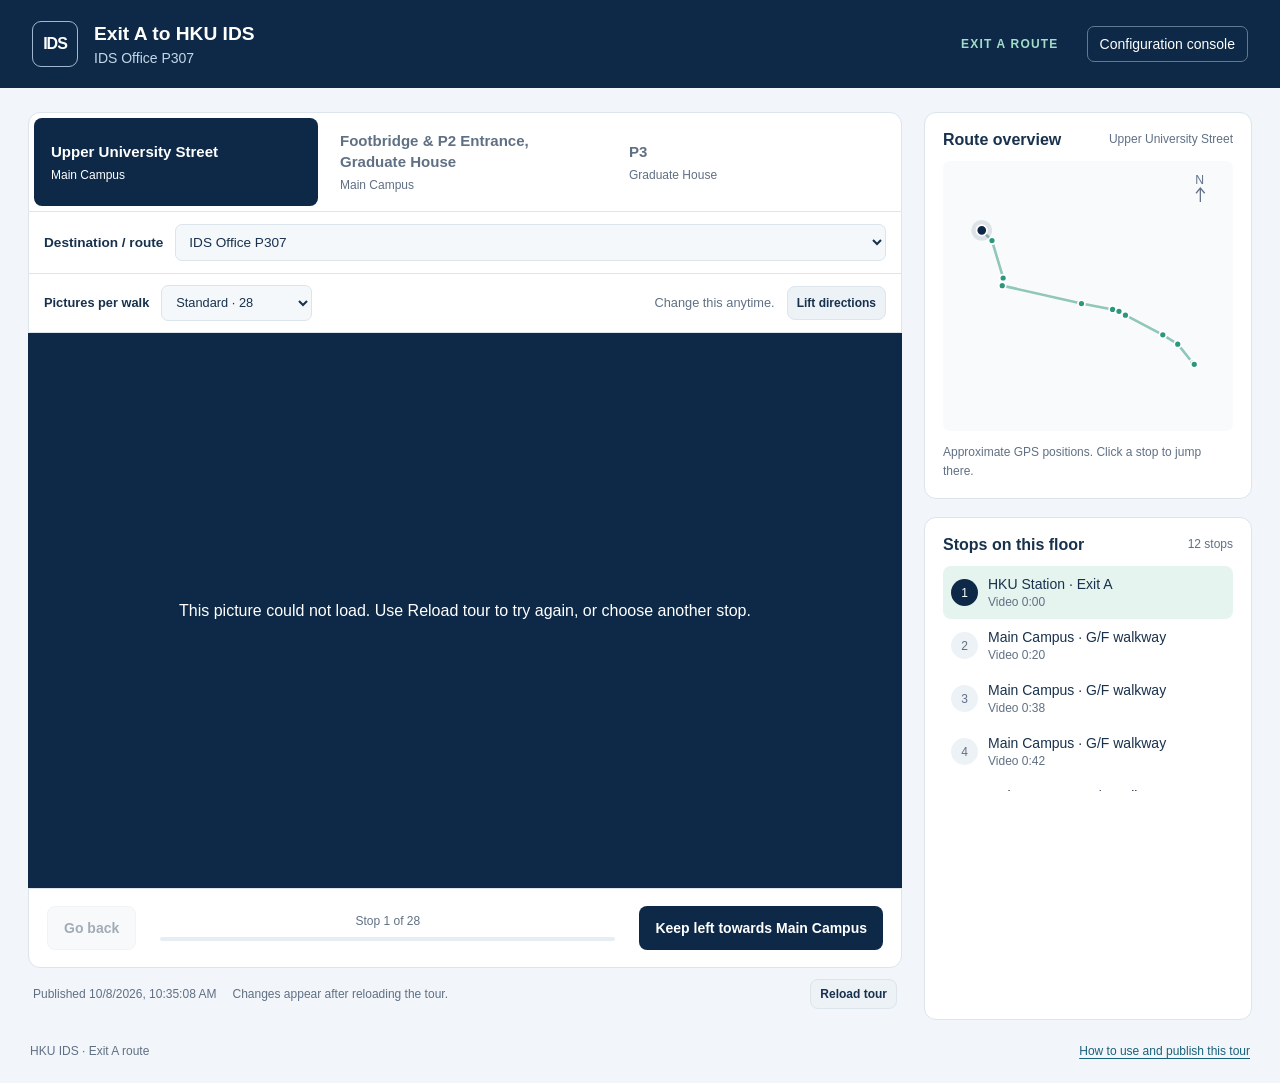
==== commit 20619e63: "Fix WordPress panorama loading and stale viewer callbacks Use native anonymous-CORS image loading fo" ====
--- a/index.html
+++ b/index.html
@@ -4,4 +4,4 @@
 <main><section class="tour-panel" aria-label="Panorama walkthrough"><nav class="floors" aria-label="Floors"><button data-floor="1" class="active">Upper University Street <span>Main Campus</span></button><button data-floor="2">Footbridge &amp; P2 Entrance, Graduate House <span>Main Campus</span></button><button data-floor="3">P3 <span>Graduate House</span></button></nav><div class="route-picker"><label for="destination-route">Destination / route</label><select id="destination-route"></select></div><div class="pace-bar"><label for="pace">Pictures per walk</label><select id="pace"><option value="standard">Standard</option><option value="fewer">Fewer pictures</option><option value="detailed">Detailed</option></select><span>Change this anytime.</span><button id="lift-directions" class="secondary" hidden>Lift directions</button></div><section id="junction" class="junction" hidden aria-labelledby="junction-title"><h2 id="junction-title"></h2><p id="junction-note"></p><div id="junction-choices" class="junction-choices"></div></section><div class="viewer-wrap"><div id="panorama"></div><div class="scene-badge"><span id="scene-floor">G/F · Main Campus</span><strong id="scene-title">Loading panoramas…</strong></div><div id="viewer-error" role="alert" hidden></div><aside id="lift-guidance" class="lift-guidance" aria-label="Lift route directions" hidden><strong id="lift-guidance-title"></strong><span id="lift-guidance-instruction"></span><small id="lift-guidance-note"></small></aside><div class="drag-hint">Drag to look around · Click a marker to walk</div><div class="aim" id="aim" hidden><span></span></div></div><div class="walk-controls"><button id="back" class="secondary">Go back</button><div><span id="stop-number">Loading route…</span><div class="progress-track"><div id="progress-fill"></div></div></div><button id="forward" class="primary">Continue to P307</button></div><div class="sync-bar"><span id="published-version"></span><span id="preview-status"></span><button id="refresh-tour" class="secondary small">Reload tour</button></div><div class="arrival" id="arrival" hidden><strong>You’ve reached HKU IDS.</strong><span id="arrival-room">IDS Office P307, Graduate House</span></div></section>
 <aside><section class="map-card"><div class="card-heading"><h2>Route overview</h2><span id="map-floor">G/F</span></div><svg id="route-map" viewBox="0 0 310 310" role="img" aria-label="Clickable route stops"></svg><p class="map-note" id="map-note">Approximate positions. Click a stop to jump there.</p></section><section class="stops-card"><div class="card-heading"><h2>Stops on this floor</h2><span id="floor-count"></span></div><div id="stops" class="stops"></div></section></aside>
 <section id="editor" class="editor" hidden><div class="editor-heading"><div><h2>Tour configuration console</h2><p id="editor-intro">Turn the panorama until the next doorway or path sits under the crosshair, then save.</p></div><a class="secondary small" href="./">View the tour</a></div><div class="edit-layout"><div><div class="edit-actions"><button id="save-forward" class="primary">Save forward marker here</button><button id="save-back" class="secondary">Save back marker here</button><button id="save-view" class="secondary">Use this starting view</button></div><details class="appearance-editor"><summary>Place / rotate any arrow or information marker</summary><div class="arrow-fields"><label>Which marker?<select id="arrow-role"></select></label><button id="save-selected-marker" class="primary">Place selected marker at crosshair</button><label>Marker text<input id="arrow-label" type="text" maxlength="120" placeholder="Leave blank to use the default text"></label><label class="rotation-field">Arrow rotation <output id="rotation-value" for="arrow-rotation">0°</output><input id="arrow-rotation" aria-label="Arrow rotation" type="range" min="0" max="360" step="15" value="0"><small>0° up · 90° right · 180° down · 270° left</small></label><label class="check-field"><input id="arrow-visible" type="checkbox">Always show this arrow’s text</label><label id="marker-url-label" hidden>Information link<input id="marker-url" type="url" spellcheck="false"></label><button id="save-arrow-style" class="primary">Save marker appearance</button></div><p>Choose any forward, back, branch or information marker. Drag the view to put its doorway under the crosshair, then place the selected marker. Rotation changes the arrow symbol only. Information icons open their link in a new tab.</p></details><details class="section-editor"><summary>Section label: two lines</summary><div class="section-fields"><label>First line<input id="section-heading" type="text" maxlength="120"></label><label>Second line<input id="section-subtitle" type="text" maxlength="120"></label><button id="save-section" class="primary">Save this section label</button></div><p>Choose a section above, then edit its two lines here. You do not need to type HTML or &lt;br&gt;.</p></details><details id="branch-editor" class="branch-editor" hidden><summary>Junction name and branch choices</summary><div class="section-fields"><label>Junction name<input id="junction-name" type="text" maxlength="120"></label><div id="branch-fields"></div><label>Lift guidance heading (optional)<input id="lift-guidance-label" type="text" maxlength="120"></label><label>Lift guidance on the panorama<textarea id="lift-guidance-text" rows="3" maxlength="600"></textarea></label><button id="save-junction" class="primary">Save junction choices</button></div><p>These directions describe the choices on arrival. Move the panorama arrow separately using the marker controls. Planned routes become available after their footage is added.</p></details><details class="bottom-editor"><summary>Hide the bottom / device holder</summary><div class="section-fields"><label for="bottom-limit">Lowest visible angle <output id="bottom-limit-value" for="bottom-limit">−55°</output></label><input id="bottom-limit" aria-label="Lowest visible angle" type="range" min="-60" max="-10" step="5" value="-55"><button id="save-bottom-limit" class="primary">Save lower viewing edge</button></div><p>A higher value hides more of the floor. Markers below the limit move into the visible area so walking still works. This stops looking down in the tour; a permanent cover in the upload JPGs also protects the original files.</p></details><details class="hosting-editor"><summary>WordPress picture addresses</summary><div class="section-fields"><label>This picture’s direct URL<input id="picture-url" type="text" spellcheck="false"></label><small id="image-filename"></small><button id="save-picture-url" class="secondary">Save this picture address</button><label>Direct URL of one original JPG in the WordPress batch<input id="image-folder-example" type="url" spellcheck="false" placeholder="https://your-site/wp-content/uploads/2026/10/hku-ids-exit-a-s1-001.jpg"></label><button id="apply-image-folder" class="primary">Apply this folder to all pictures</button></div><p>Upload the prepared WordPress batch into one folder/month. Copy a full-size original image URL, then apply its folder here. If WordPress renamed a file, use its individual direct URL above. Pictures stored on a different website must allow this tour to load them.</p></details><div class="picture-actions"><button id="hide-stop" class="secondary">Skip this picture</button><p id="hide-note"></p></div><details><summary>Skipped pictures (<span id="hidden-count">0</span>)</summary><div id="hidden-stops" class="hidden-stops"></div></details><p class="edit-status" id="edit-status" role="status"></p><details><summary>Heading settings</summary><div class="degree-fields"><label>Segment correction <input id="segment-offset" type="number" min="-360" max="360" step="1"><span>degrees</span></label><button id="apply-offset" class="secondary">Apply to this segment</button></div><p>The outdoor segments use your Pano Mapper corrections. Indoor routes use visually placed markers because GPS drifts.</p></details></div><div class="save-card"><h3>Keep your changes</h3><p>Preview edits stay in this browser. Download route.json, upload it to the GitHub repository, commit, wait for the green Actions result, and reload the tour. GitHub is the shared configuration; sending a settings file to the assistant is optional.</p><button id="download-route" class="primary">Download route.json to publish</button><button id="copy-route" class="secondary">Copy route.json</button><button id="download-settings" class="primary">Download optional settings backup</button><button id="copy-settings" class="secondary">Copy optional settings backup</button><div id="copy-panel" hidden><label for="settings-text">Settings to copy</label><textarea id="settings-text" readonly spellcheck="false" rows="3" style="width:100%;margin:8px 0;font-size:12px"></textarea></div><button id="reset-preview" class="secondary">Reset preview to published tour</button><p class="reset-note">Download a backup first if you want to keep your browser edits.</p><label class="file-button">Restore a settings backup<input id="import-settings" type="file" accept="application/json,.json"></label><a href="guide.html">Read the simple steps</a><a class="wordpress-link" href="elementor.html">Prepare a WordPress / Elementor block</a></div></div></section>
-</main><dialog id="route-dialog" aria-labelledby="dialog-title" aria-describedby="dialog-text"><h2 id="dialog-title"></h2><p id="dialog-text"></p><div class="dialog-actions"><button id="dialog-close" class="secondary">Back to the tour</button><button id="dialog-action" class="primary" hidden>Continue</button></div></dialog><footer><span>HKU IDS · Exit A route</span><a href="guide.html">How to use and publish this tour</a></footer><script src="pannellum.js"></script><script src="route-core.js?v=2026-10-08-branches"></script><script src="app.js?v=2026-10-08-branches"></script></body></html>
+</main><dialog id="route-dialog" aria-labelledby="dialog-title" aria-describedby="dialog-text"><h2 id="dialog-title"></h2><p id="dialog-text"></p><div class="dialog-actions"><button id="dialog-close" class="secondary">Back to the tour</button><button id="dialog-action" class="primary" hidden>Continue</button></div></dialog><footer><span>HKU IDS · Exit A route</span><a href="guide.html">How to use and publish this tour</a></footer><script src="pannellum.js?v=2026-10-08-image-loader"></script><script src="route-core.js?v=2026-10-08-branches"></script><script src="app.js?v=2026-10-08-image-loader"></script></body></html>
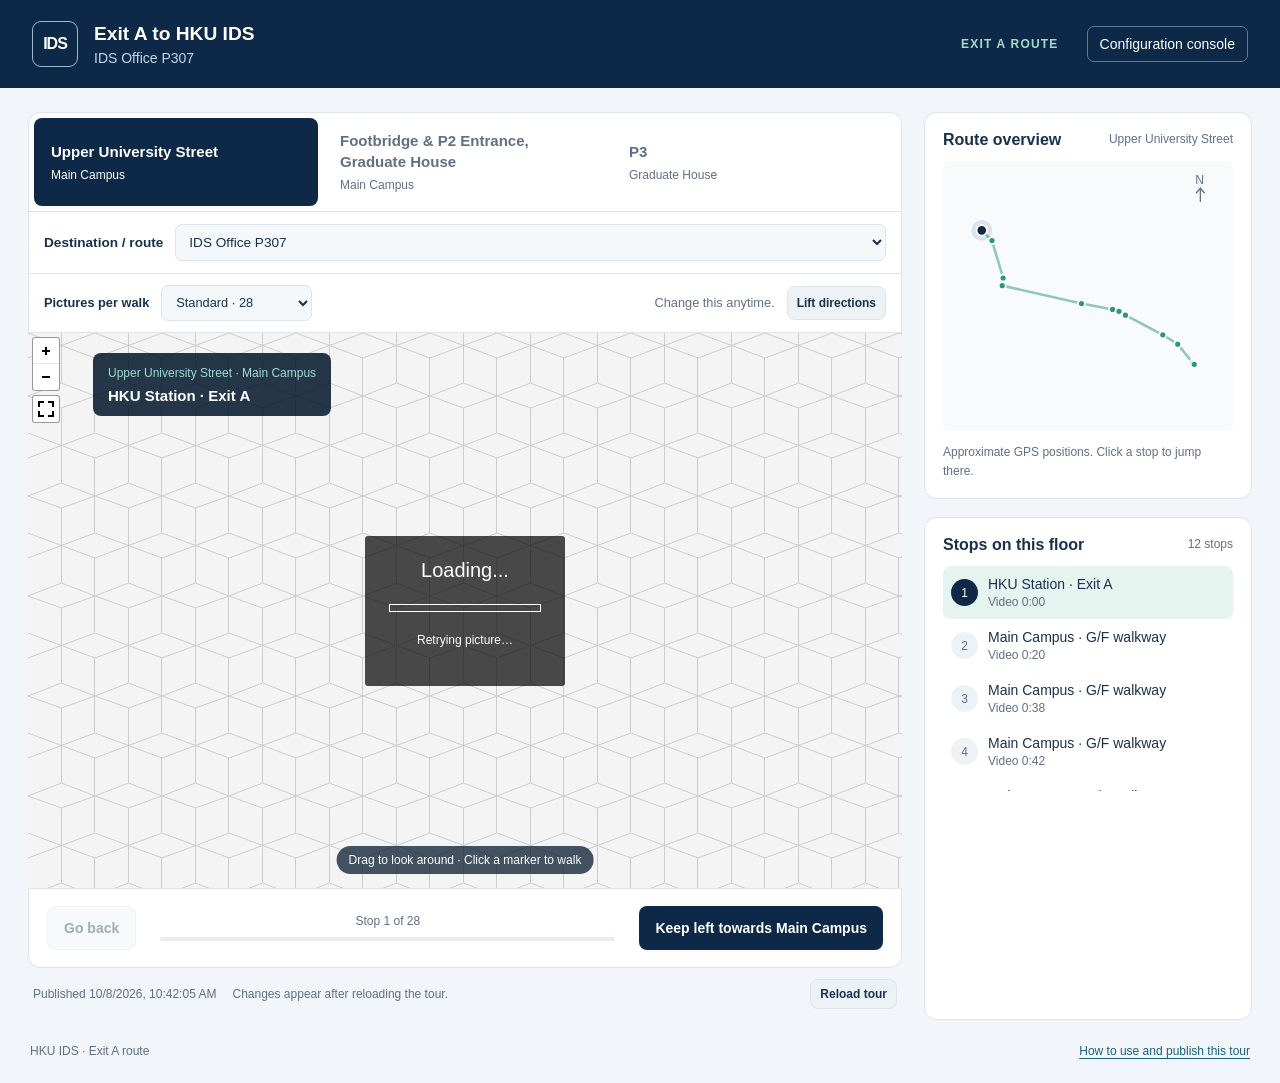
==== commit 1b64ddc4: "Retry transient panorama image failures Retry a failed anonymous-CORS picture request up to twice be" ====
--- a/index.html
+++ b/index.html
@@ -4,4 +4,4 @@
 <main><section class="tour-panel" aria-label="Panorama walkthrough"><nav class="floors" aria-label="Floors"><button data-floor="1" class="active">Upper University Street <span>Main Campus</span></button><button data-floor="2">Footbridge &amp; P2 Entrance, Graduate House <span>Main Campus</span></button><button data-floor="3">P3 <span>Graduate House</span></button></nav><div class="route-picker"><label for="destination-route">Destination / route</label><select id="destination-route"></select></div><div class="pace-bar"><label for="pace">Pictures per walk</label><select id="pace"><option value="standard">Standard</option><option value="fewer">Fewer pictures</option><option value="detailed">Detailed</option></select><span>Change this anytime.</span><button id="lift-directions" class="secondary" hidden>Lift directions</button></div><section id="junction" class="junction" hidden aria-labelledby="junction-title"><h2 id="junction-title"></h2><p id="junction-note"></p><div id="junction-choices" class="junction-choices"></div></section><div class="viewer-wrap"><div id="panorama"></div><div class="scene-badge"><span id="scene-floor">G/F · Main Campus</span><strong id="scene-title">Loading panoramas…</strong></div><div id="viewer-error" role="alert" hidden></div><aside id="lift-guidance" class="lift-guidance" aria-label="Lift route directions" hidden><strong id="lift-guidance-title"></strong><span id="lift-guidance-instruction"></span><small id="lift-guidance-note"></small></aside><div class="drag-hint">Drag to look around · Click a marker to walk</div><div class="aim" id="aim" hidden><span></span></div></div><div class="walk-controls"><button id="back" class="secondary">Go back</button><div><span id="stop-number">Loading route…</span><div class="progress-track"><div id="progress-fill"></div></div></div><button id="forward" class="primary">Continue to P307</button></div><div class="sync-bar"><span id="published-version"></span><span id="preview-status"></span><button id="refresh-tour" class="secondary small">Reload tour</button></div><div class="arrival" id="arrival" hidden><strong>You’ve reached HKU IDS.</strong><span id="arrival-room">IDS Office P307, Graduate House</span></div></section>
 <aside><section class="map-card"><div class="card-heading"><h2>Route overview</h2><span id="map-floor">G/F</span></div><svg id="route-map" viewBox="0 0 310 310" role="img" aria-label="Clickable route stops"></svg><p class="map-note" id="map-note">Approximate positions. Click a stop to jump there.</p></section><section class="stops-card"><div class="card-heading"><h2>Stops on this floor</h2><span id="floor-count"></span></div><div id="stops" class="stops"></div></section></aside>
 <section id="editor" class="editor" hidden><div class="editor-heading"><div><h2>Tour configuration console</h2><p id="editor-intro">Turn the panorama until the next doorway or path sits under the crosshair, then save.</p></div><a class="secondary small" href="./">View the tour</a></div><div class="edit-layout"><div><div class="edit-actions"><button id="save-forward" class="primary">Save forward marker here</button><button id="save-back" class="secondary">Save back marker here</button><button id="save-view" class="secondary">Use this starting view</button></div><details class="appearance-editor"><summary>Place / rotate any arrow or information marker</summary><div class="arrow-fields"><label>Which marker?<select id="arrow-role"></select></label><button id="save-selected-marker" class="primary">Place selected marker at crosshair</button><label>Marker text<input id="arrow-label" type="text" maxlength="120" placeholder="Leave blank to use the default text"></label><label class="rotation-field">Arrow rotation <output id="rotation-value" for="arrow-rotation">0°</output><input id="arrow-rotation" aria-label="Arrow rotation" type="range" min="0" max="360" step="15" value="0"><small>0° up · 90° right · 180° down · 270° left</small></label><label class="check-field"><input id="arrow-visible" type="checkbox">Always show this arrow’s text</label><label id="marker-url-label" hidden>Information link<input id="marker-url" type="url" spellcheck="false"></label><button id="save-arrow-style" class="primary">Save marker appearance</button></div><p>Choose any forward, back, branch or information marker. Drag the view to put its doorway under the crosshair, then place the selected marker. Rotation changes the arrow symbol only. Information icons open their link in a new tab.</p></details><details class="section-editor"><summary>Section label: two lines</summary><div class="section-fields"><label>First line<input id="section-heading" type="text" maxlength="120"></label><label>Second line<input id="section-subtitle" type="text" maxlength="120"></label><button id="save-section" class="primary">Save this section label</button></div><p>Choose a section above, then edit its two lines here. You do not need to type HTML or &lt;br&gt;.</p></details><details id="branch-editor" class="branch-editor" hidden><summary>Junction name and branch choices</summary><div class="section-fields"><label>Junction name<input id="junction-name" type="text" maxlength="120"></label><div id="branch-fields"></div><label>Lift guidance heading (optional)<input id="lift-guidance-label" type="text" maxlength="120"></label><label>Lift guidance on the panorama<textarea id="lift-guidance-text" rows="3" maxlength="600"></textarea></label><button id="save-junction" class="primary">Save junction choices</button></div><p>These directions describe the choices on arrival. Move the panorama arrow separately using the marker controls. Planned routes become available after their footage is added.</p></details><details class="bottom-editor"><summary>Hide the bottom / device holder</summary><div class="section-fields"><label for="bottom-limit">Lowest visible angle <output id="bottom-limit-value" for="bottom-limit">−55°</output></label><input id="bottom-limit" aria-label="Lowest visible angle" type="range" min="-60" max="-10" step="5" value="-55"><button id="save-bottom-limit" class="primary">Save lower viewing edge</button></div><p>A higher value hides more of the floor. Markers below the limit move into the visible area so walking still works. This stops looking down in the tour; a permanent cover in the upload JPGs also protects the original files.</p></details><details class="hosting-editor"><summary>WordPress picture addresses</summary><div class="section-fields"><label>This picture’s direct URL<input id="picture-url" type="text" spellcheck="false"></label><small id="image-filename"></small><button id="save-picture-url" class="secondary">Save this picture address</button><label>Direct URL of one original JPG in the WordPress batch<input id="image-folder-example" type="url" spellcheck="false" placeholder="https://your-site/wp-content/uploads/2026/10/hku-ids-exit-a-s1-001.jpg"></label><button id="apply-image-folder" class="primary">Apply this folder to all pictures</button></div><p>Upload the prepared WordPress batch into one folder/month. Copy a full-size original image URL, then apply its folder here. If WordPress renamed a file, use its individual direct URL above. Pictures stored on a different website must allow this tour to load them.</p></details><div class="picture-actions"><button id="hide-stop" class="secondary">Skip this picture</button><p id="hide-note"></p></div><details><summary>Skipped pictures (<span id="hidden-count">0</span>)</summary><div id="hidden-stops" class="hidden-stops"></div></details><p class="edit-status" id="edit-status" role="status"></p><details><summary>Heading settings</summary><div class="degree-fields"><label>Segment correction <input id="segment-offset" type="number" min="-360" max="360" step="1"><span>degrees</span></label><button id="apply-offset" class="secondary">Apply to this segment</button></div><p>The outdoor segments use your Pano Mapper corrections. Indoor routes use visually placed markers because GPS drifts.</p></details></div><div class="save-card"><h3>Keep your changes</h3><p>Preview edits stay in this browser. Download route.json, upload it to the GitHub repository, commit, wait for the green Actions result, and reload the tour. GitHub is the shared configuration; sending a settings file to the assistant is optional.</p><button id="download-route" class="primary">Download route.json to publish</button><button id="copy-route" class="secondary">Copy route.json</button><button id="download-settings" class="primary">Download optional settings backup</button><button id="copy-settings" class="secondary">Copy optional settings backup</button><div id="copy-panel" hidden><label for="settings-text">Settings to copy</label><textarea id="settings-text" readonly spellcheck="false" rows="3" style="width:100%;margin:8px 0;font-size:12px"></textarea></div><button id="reset-preview" class="secondary">Reset preview to published tour</button><p class="reset-note">Download a backup first if you want to keep your browser edits.</p><label class="file-button">Restore a settings backup<input id="import-settings" type="file" accept="application/json,.json"></label><a href="guide.html">Read the simple steps</a><a class="wordpress-link" href="elementor.html">Prepare a WordPress / Elementor block</a></div></div></section>
-</main><dialog id="route-dialog" aria-labelledby="dialog-title" aria-describedby="dialog-text"><h2 id="dialog-title"></h2><p id="dialog-text"></p><div class="dialog-actions"><button id="dialog-close" class="secondary">Back to the tour</button><button id="dialog-action" class="primary" hidden>Continue</button></div></dialog><footer><span>HKU IDS · Exit A route</span><a href="guide.html">How to use and publish this tour</a></footer><script src="pannellum.js?v=2026-10-08-image-loader"></script><script src="route-core.js?v=2026-10-08-branches"></script><script src="app.js?v=2026-10-08-image-loader"></script></body></html>
+</main><dialog id="route-dialog" aria-labelledby="dialog-title" aria-describedby="dialog-text"><h2 id="dialog-title"></h2><p id="dialog-text"></p><div class="dialog-actions"><button id="dialog-close" class="secondary">Back to the tour</button><button id="dialog-action" class="primary" hidden>Continue</button></div></dialog><footer><span>HKU IDS · Exit A route</span><a href="guide.html">How to use and publish this tour</a></footer><script src="pannellum.js?v=2026-10-08-image-retry"></script><script src="route-core.js?v=2026-10-08-branches"></script><script src="app.js?v=2026-10-08-image-retry"></script></body></html>
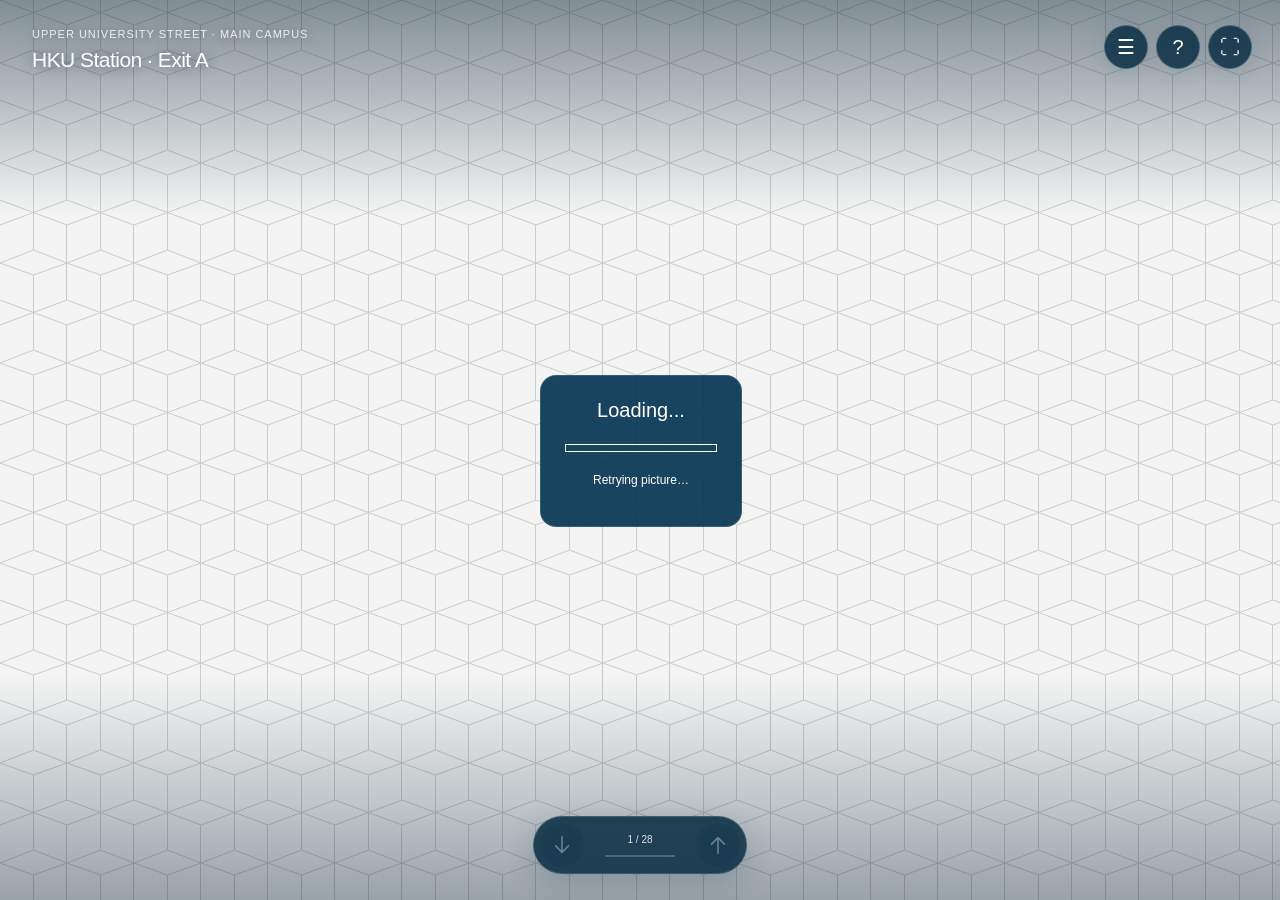
==== commit 10014f61: "Refine immersive tour and configurable navigation Fill the visitor viewport with compact IDS styling" ====
--- a/index.html
+++ b/index.html
@@ -1,7 +1,2 @@
-<!doctype html>
-<html lang="en"><head><meta charset="utf-8"><meta name="viewport" content="width=device-width,initial-scale=1"><title>HKU IDS · Panorama visitor guide</title><meta name="description" content="Follow the panorama routes from HKU Station Exit A to the HKU IDS premises in Graduate House."><link rel="icon" type="image/svg+xml" href="data:image/svg+xml,%3Csvg xmlns='http://www.w3.org/2000/svg' viewBox='0 0 32 32'%3E%3Crect width='32' height='32' rx='7' fill='%230d2947'/%3E%3Cpath d='M8 24V8h16v16' fill='none' stroke='white' stroke-width='3'/%3E%3Ccircle cx='16' cy='17' r='4' fill='%2351c9b0'/%3E%3C/svg%3E"><link rel="stylesheet" href="pannellum.css"><link rel="stylesheet" href="styles.css?v=2026-10-08-branches"></head>
-<body><header><div class="brand-mark">IDS</div><div class="brand"><h1>Exit A to HKU IDS</h1><p>Room P307 · Graduate House</p></div><div class="route-label">EXIT A ROUTE</div><a class="review-link" href="console.html" id="review-link">Configuration console</a></header>
-<main><section class="tour-panel" aria-label="Panorama walkthrough"><nav class="floors" aria-label="Floors"><button data-floor="1" class="active">Upper University Street <span>Main Campus</span></button><button data-floor="2">Footbridge &amp; P2 Entrance, Graduate House <span>Main Campus</span></button><button data-floor="3">P3 <span>Graduate House</span></button></nav><div class="route-picker"><label for="destination-route">Destination / route</label><select id="destination-route"></select></div><div class="pace-bar"><label for="pace">Pictures per walk</label><select id="pace"><option value="standard">Standard</option><option value="fewer">Fewer pictures</option><option value="detailed">Detailed</option></select><span>Change this anytime.</span><button id="lift-directions" class="secondary" hidden>Lift directions</button></div><section id="junction" class="junction" hidden aria-labelledby="junction-title"><h2 id="junction-title"></h2><p id="junction-note"></p><div id="junction-choices" class="junction-choices"></div></section><div class="viewer-wrap"><div id="panorama"></div><div class="scene-badge"><span id="scene-floor">G/F · Main Campus</span><strong id="scene-title">Loading panoramas…</strong></div><div id="viewer-error" role="alert" hidden></div><aside id="lift-guidance" class="lift-guidance" aria-label="Lift route directions" hidden><strong id="lift-guidance-title"></strong><span id="lift-guidance-instruction"></span><small id="lift-guidance-note"></small></aside><div class="drag-hint">Drag to look around · Click a marker to walk</div><div class="aim" id="aim" hidden><span></span></div></div><div class="walk-controls"><button id="back" class="secondary">Go back</button><div><span id="stop-number">Loading route…</span><div class="progress-track"><div id="progress-fill"></div></div></div><button id="forward" class="primary">Continue to P307</button></div><div class="sync-bar"><span id="published-version"></span><span id="preview-status"></span><button id="refresh-tour" class="secondary small">Reload tour</button></div><div class="arrival" id="arrival" hidden><strong>You’ve reached HKU IDS.</strong><span id="arrival-room">IDS Office P307, Graduate House</span></div></section>
-<aside><section class="map-card"><div class="card-heading"><h2>Route overview</h2><span id="map-floor">G/F</span></div><svg id="route-map" viewBox="0 0 310 310" role="img" aria-label="Clickable route stops"></svg><p class="map-note" id="map-note">Approximate positions. Click a stop to jump there.</p></section><section class="stops-card"><div class="card-heading"><h2>Stops on this floor</h2><span id="floor-count"></span></div><div id="stops" class="stops"></div></section></aside>
-<section id="editor" class="editor" hidden><div class="editor-heading"><div><h2>Tour configuration console</h2><p id="editor-intro">Turn the panorama until the next doorway or path sits under the crosshair, then save.</p></div><a class="secondary small" href="./">View the tour</a></div><div class="edit-layout"><div><div class="edit-actions"><button id="save-forward" class="primary">Save forward marker here</button><button id="save-back" class="secondary">Save back marker here</button><button id="save-view" class="secondary">Use this starting view</button></div><details class="appearance-editor"><summary>Place / rotate any arrow or information marker</summary><div class="arrow-fields"><label>Which marker?<select id="arrow-role"></select></label><button id="save-selected-marker" class="primary">Place selected marker at crosshair</button><label>Marker text<input id="arrow-label" type="text" maxlength="120" placeholder="Leave blank to use the default text"></label><label class="rotation-field">Arrow rotation <output id="rotation-value" for="arrow-rotation">0°</output><input id="arrow-rotation" aria-label="Arrow rotation" type="range" min="0" max="360" step="15" value="0"><small>0° up · 90° right · 180° down · 270° left</small></label><label class="check-field"><input id="arrow-visible" type="checkbox">Always show this arrow’s text</label><label id="marker-url-label" hidden>Information link<input id="marker-url" type="url" spellcheck="false"></label><button id="save-arrow-style" class="primary">Save marker appearance</button></div><p>Choose any forward, back, branch or information marker. Drag the view to put its doorway under the crosshair, then place the selected marker. Rotation changes the arrow symbol only. Information icons open their link in a new tab.</p></details><details class="section-editor"><summary>Section label: two lines</summary><div class="section-fields"><label>First line<input id="section-heading" type="text" maxlength="120"></label><label>Second line<input id="section-subtitle" type="text" maxlength="120"></label><button id="save-section" class="primary">Save this section label</button></div><p>Choose a section above, then edit its two lines here. You do not need to type HTML or &lt;br&gt;.</p></details><details id="branch-editor" class="branch-editor" hidden><summary>Junction name and branch choices</summary><div class="section-fields"><label>Junction name<input id="junction-name" type="text" maxlength="120"></label><div id="branch-fields"></div><label>Lift guidance heading (optional)<input id="lift-guidance-label" type="text" maxlength="120"></label><label>Lift guidance on the panorama<textarea id="lift-guidance-text" rows="3" maxlength="600"></textarea></label><button id="save-junction" class="primary">Save junction choices</button></div><p>These directions describe the choices on arrival. Move the panorama arrow separately using the marker controls. Planned routes become available after their footage is added.</p></details><details class="bottom-editor"><summary>Hide the bottom / device holder</summary><div class="section-fields"><label for="bottom-limit">Lowest visible angle <output id="bottom-limit-value" for="bottom-limit">−55°</output></label><input id="bottom-limit" aria-label="Lowest visible angle" type="range" min="-60" max="-10" step="5" value="-55"><button id="save-bottom-limit" class="primary">Save lower viewing edge</button></div><p>A higher value hides more of the floor. Markers below the limit move into the visible area so walking still works. This stops looking down in the tour; a permanent cover in the upload JPGs also protects the original files.</p></details><details class="hosting-editor"><summary>WordPress picture addresses</summary><div class="section-fields"><label>This picture’s direct URL<input id="picture-url" type="text" spellcheck="false"></label><small id="image-filename"></small><button id="save-picture-url" class="secondary">Save this picture address</button><label>Direct URL of one original JPG in the WordPress batch<input id="image-folder-example" type="url" spellcheck="false" placeholder="https://your-site/wp-content/uploads/2026/10/hku-ids-exit-a-s1-001.jpg"></label><button id="apply-image-folder" class="primary">Apply this folder to all pictures</button></div><p>Upload the prepared WordPress batch into one folder/month. Copy a full-size original image URL, then apply its folder here. If WordPress renamed a file, use its individual direct URL above. Pictures stored on a different website must allow this tour to load them.</p></details><div class="picture-actions"><button id="hide-stop" class="secondary">Skip this picture</button><p id="hide-note"></p></div><details><summary>Skipped pictures (<span id="hidden-count">0</span>)</summary><div id="hidden-stops" class="hidden-stops"></div></details><p class="edit-status" id="edit-status" role="status"></p><details><summary>Heading settings</summary><div class="degree-fields"><label>Segment correction <input id="segment-offset" type="number" min="-360" max="360" step="1"><span>degrees</span></label><button id="apply-offset" class="secondary">Apply to this segment</button></div><p>The outdoor segments use your Pano Mapper corrections. Indoor routes use visually placed markers because GPS drifts.</p></details></div><div class="save-card"><h3>Keep your changes</h3><p>Preview edits stay in this browser. Download route.json, upload it to the GitHub repository, commit, wait for the green Actions result, and reload the tour. GitHub is the shared configuration; sending a settings file to the assistant is optional.</p><button id="download-route" class="primary">Download route.json to publish</button><button id="copy-route" class="secondary">Copy route.json</button><button id="download-settings" class="primary">Download optional settings backup</button><button id="copy-settings" class="secondary">Copy optional settings backup</button><div id="copy-panel" hidden><label for="settings-text">Settings to copy</label><textarea id="settings-text" readonly spellcheck="false" rows="3" style="width:100%;margin:8px 0;font-size:12px"></textarea></div><button id="reset-preview" class="secondary">Reset preview to published tour</button><p class="reset-note">Download a backup first if you want to keep your browser edits.</p><label class="file-button">Restore a settings backup<input id="import-settings" type="file" accept="application/json,.json"></label><a href="guide.html">Read the simple steps</a><a class="wordpress-link" href="elementor.html">Prepare a WordPress / Elementor block</a></div></div></section>
-</main><dialog id="route-dialog" aria-labelledby="dialog-title" aria-describedby="dialog-text"><h2 id="dialog-title"></h2><p id="dialog-text"></p><div class="dialog-actions"><button id="dialog-close" class="secondary">Back to the tour</button><button id="dialog-action" class="primary" hidden>Continue</button></div></dialog><footer><span>HKU IDS · Exit A route</span><a href="guide.html">How to use and publish this tour</a></footer><script src="pannellum.js?v=2026-10-08-image-retry"></script><script src="route-core.js?v=2026-10-08-branches"></script><script src="app.js?v=2026-10-08-image-retry"></script></body></html>
+<!doctype html><html lang="en"><head><meta charset="utf-8"><meta name="viewport" content="width=device-width,initial-scale=1,viewport-fit=cover"><title>HKU IDS · Panorama visitor guide</title><meta name="description" content="Explore the routes to HKU IDS in Graduate House, including the lift route to P603."><link rel="stylesheet" href="pannellum.css"><link rel="stylesheet" href="styles.css?v=2026-10-10-immersive"></head><body><main class="tour-shell"><section class="tour-panel" aria-label="Panorama walkthrough"><div class="viewer-wrap"><div id="panorama" tabindex="0" aria-label="Panorama. Arrow keys look around. Shift and up walks in the facing direction."></div><div class="edge-shade" aria-hidden="true"></div><div class="scene-badge"><span id="scene-floor">Loading route</span><strong id="scene-title">Loading panorama…</strong></div><div class="stage-tools"><button id="options-toggle" class="icon-button" aria-label="Open route options" aria-expanded="false" aria-controls="route-drawer"><span aria-hidden="true">☰</span></button><button id="help-toggle" class="icon-button" aria-label="How to navigate"><span aria-hidden="true">?</span></button><button id="fullscreen-toggle" class="icon-button" aria-label="Full screen"><span aria-hidden="true">⛶</span></button></div><div id="viewer-error" role="alert" hidden></div><section id="junction" class="junction" hidden aria-labelledby="junction-title"><div class="junction-heading"><h2 id="junction-title"></h2><span id="junction-note"></span></div><div id="junction-choices" class="junction-choices"></div></section><aside id="lift-guidance" class="lift-guidance" aria-label="Lift route directions" hidden><strong id="lift-guidance-title"></strong><span id="lift-guidance-instruction"></span><small id="lift-guidance-note"></small></aside><aside id="transfer-card" class="transfer-card" hidden aria-label="Lift instructions"><div id="transfer-symbol" aria-hidden="true"></div><div><strong id="transfer-title"></strong><p id="transfer-description"></p><button id="transfer-action" class="lift-action"></button></div></aside><div class="drag-hint">Drag to look · Double-click to walk</div><div class="aim" id="aim" hidden><span></span></div><div class="walk-controls"><button id="back" class="icon-button" aria-label="Go back"></button><div class="walk-progress"><span id="stop-number">Loading route…</span><div class="progress-track"><div id="progress-fill"></div></div></div><button id="forward" class="icon-button" aria-label="Continue"></button></div><div class="arrival" id="arrival" hidden><span>Destination reached</span><strong id="arrival-room"></strong></div><div id="tour-toast" class="tour-toast" role="status" hidden></div><aside id="route-drawer" class="route-drawer" hidden aria-label="Route options"><div class="drawer-heading"><h2>Your route</h2><button id="options-close" class="icon-button" aria-label="Close route options">×</button></div><div class="route-picker"><label for="destination-route">Destination</label><select id="destination-route"></select></div><nav class="floors" aria-label="Sections"></nav><div class="pace-bar"><label for="pace">Walking pace</label><select id="pace"><option value="standard">Standard</option><option value="fewer">Fewer pictures</option><option value="detailed">Detailed</option></select><button id="lift-directions" class="secondary" hidden>Go to P2 lift junction</button></div><details class="stops-card"><summary>Stops on this floor <span id="floor-count"></span></summary><div id="stops" class="stops"></div></details><details class="map-card"><summary>Route overview <span id="map-floor"></span></summary><svg id="route-map" viewBox="0 0 310 310" role="img" aria-label="Clickable route stops"></svg><p class="map-note" id="map-note"></p></details><div class="sync-bar"><span id="published-version"></span><span id="preview-status"></span><button id="refresh-tour" class="secondary small">Reload tour</button><a href="guide.html">Help &amp; publishing</a></div></aside></div></section><section id="editor" class="editor" hidden><p class="edit-status" id="edit-status" role="status"></p><div class="editor-heading"><div><h2>Configuration</h2><p id="editor-intro">Changes are a local preview until you publish route.json.</p></div><a class="secondary small" href="./">View the tour</a></div><div class="edit-layout"><div><div class="edit-actions"><button id="save-forward" class="primary">Save forward marker here</button><button id="save-back" class="secondary">Save back marker here</button><button id="save-view" class="secondary">Use this starting view</button></div><details class="visibility-editor" open><summary>Show / hide &amp; presentation</summary><div class="section-fields"><label>Apply to<select id="visibility-scope"><option value="scene">This scene</option><option value="global">Whole tour</option></select></label><div id="visibility-fields" class="visibility-fields"></div><label>Default arrow style<select id="default-arrow-style"><option value="chevron">Chevron</option><option value="line">Fine line</option><option value="ring">Direction ring</option><option value="ground">Floor pointer</option></select></label><div id="style-samples" class="style-samples" aria-label="Arrow style previews"></div><button id="save-visibility" class="primary">Save presentation</button><button id="reset-visibility" class="secondary">Use tour defaults for this scene</button></div></details><details class="appearance-editor" open><summary>Place / rotate any arrow or information marker</summary><div class="arrow-fields"><label>Which marker?<select id="arrow-role"></select></label><button id="save-selected-marker" class="primary">Place selected marker at crosshair</button><label>Marker text<input id="arrow-label" type="text" maxlength="120" placeholder="Leave blank to use the default text"></label><label class="rotation-field">Arrow rotation <output id="rotation-value" for="arrow-rotation">0°</output><input id="arrow-rotation" aria-label="Arrow rotation" type="range" min="0" max="360" step="15" value="0"><small>0° up · 90° right · 180° down · 270° left</small></label><label class="check-field"><input id="arrow-visible" type="checkbox">Always show this arrow’s text</label><label id="marker-url-label" hidden>Information link<input id="marker-url" type="url" spellcheck="false"></label><label class="check-field"><input id="marker-visible" type="checkbox">Show this icon / arrow</label><label>Arrow style<select id="arrow-style"><option value="chevron">Chevron</option><option value="line">Fine line</option><option value="ring">Direction ring</option><option value="ground">Floor pointer</option></select></label><label>Arrow symbol<select id="arrow-type"><option value="auto">Match style</option><option value="arrow">Arrow</option><option value="chevron">Chevron</option><option value="stairs">Stairs</option><option value="lift">Lift</option></select></label><button id="save-arrow-style" class="primary">Save marker appearance</button></div><p>Choose any forward, back, branch or information marker. Drag the view to put its doorway under the crosshair, then place the selected marker. Rotation changes the arrow symbol only. Information icons open their link in a new tab.</p></details><details class="section-editor"><summary>Section label: two lines</summary><div class="section-fields"><label>First line<input id="section-heading" type="text" maxlength="120"></label><label>Second line<input id="section-subtitle" type="text" maxlength="120"></label><button id="save-section" class="primary">Save this section label</button></div><p>Choose a section above, then edit its two lines here. You do not need to type HTML or &lt;br&gt;.</p></details><details id="branch-editor" class="branch-editor" hidden><summary>Junction name and branch choices</summary><div class="section-fields"><label>Junction name<input id="junction-name" type="text" maxlength="120"></label><div id="branch-fields"></div><label>Lift guidance heading (optional)<input id="lift-guidance-label" type="text" maxlength="120"></label><label>Lift guidance on the panorama<textarea id="lift-guidance-text" rows="3" maxlength="600"></textarea></label><button id="save-junction" class="primary">Save junction choices</button></div><p>These directions describe the choices on arrival. Move the panorama arrow separately using the marker controls. Planned routes become available after their footage is added.</p></details><details id="transfer-editor" hidden><summary>Lift card wording</summary><div class="section-fields"><label>Heading<input id="transfer-heading-edit" type="text" maxlength="120"></label><label>Instruction<textarea id="transfer-text-edit" rows="2" maxlength="240"></textarea></label><label>Step button label<input id="transfer-button-edit" type="text" maxlength="120"></label><button id="save-transfer" class="primary">Save lift card text</button></div></details><details class="bottom-editor"><summary>Hide the bottom / device holder</summary><div class="section-fields"><label for="bottom-limit">Lowest visible angle <output id="bottom-limit-value" for="bottom-limit">−55°</output></label><input id="bottom-limit" aria-label="Lowest visible angle" type="range" min="-75" max="-10" step="1" value="-55"><label>Apply viewing limit to<select id="bottom-scope"><option value="scene">This scene</option><option value="global">All scenes without an override</option></select></label><button id="reset-bottom-limit" class="secondary">Use global limit for this scene</button><button id="save-bottom-limit" class="primary">Save lower viewing edge</button></div><p>A higher value hides more of the floor. Markers below the limit move into the visible area so walking still works. This stops looking down in the tour; a permanent cover in the upload JPGs also protects the original files.</p></details><details class="hosting-editor"><summary>WordPress picture addresses</summary><div class="section-fields"><label>This picture’s direct URL<input id="picture-url" type="text" spellcheck="false"></label><small id="image-filename"></small><button id="save-picture-url" class="secondary">Save this picture address</button><label>Direct URL of one original JPG in the WordPress batch<input id="image-folder-example" type="url" spellcheck="false" placeholder="https://your-site/wp-content/uploads/2026/10/hku-ids-exit-a-s1-001.jpg"></label><button id="apply-image-folder" class="primary">Apply this folder to all pictures</button></div><p>Upload the prepared WordPress batch into one folder/month. Copy a full-size original image URL, then apply its folder here. If WordPress renamed a file, use its individual direct URL above. Pictures stored on a different website must allow this tour to load them.</p></details><div class="picture-actions"><button id="hide-stop" class="secondary">Skip this picture</button><p id="hide-note"></p></div><details><summary>Skipped pictures (<span id="hidden-count">0</span>)</summary><div id="hidden-stops" class="hidden-stops"></div></details><details><summary>Advanced: heading settings</summary><div class="degree-fields"><label>Segment correction <input id="segment-offset" type="number" min="-360" max="360" step="1"><span>degrees</span></label><button id="apply-offset" class="secondary">Apply to this segment</button></div><p>The outdoor segments use your Pano Mapper corrections. Indoor routes use visually placed markers because GPS drifts.</p></details></div><div class="save-card"><p class="publish-reminder">Finalised configuration must be uploaded to GitHub and committed to update the public tour.</p><button id="publish-github" class="primary">Export &amp; open GitHub</button><h3>Import / export</h3><p>Preview edits stay in this browser. Download route.json, upload it to the GitHub repository, commit, wait for the green Actions result, and reload the tour. GitHub is the shared configuration; sending a settings file to the assistant is optional.</p><button id="download-route" class="primary">Export route.json</button><button id="copy-route" class="secondary">Copy route.json</button><button id="download-settings" class="primary">Export settings backup</button><button id="copy-settings" class="secondary">Copy optional settings backup</button><div id="copy-panel" hidden><label for="settings-text">Settings to copy</label><textarea id="settings-text" readonly spellcheck="false" rows="3" style="width:100%;margin:8px 0;font-size:12px"></textarea></div><button id="reset-preview" class="secondary">Reset preview to published tour</button><p class="reset-note">Download a backup first if you want to keep your browser edits.</p><label class="file-button">Import route.json or settings backup<input id="import-settings" type="file" accept="application/json,.json"></label><a href="guide.html">Read the simple steps</a><a class="wordpress-link" href="elementor.html">Prepare a WordPress / Elementor block</a></div></div></section>
+</main><dialog id="route-dialog" aria-labelledby="dialog-title" aria-describedby="dialog-text"><h2 id="dialog-title"></h2><p id="dialog-text"></p><div class="dialog-actions"><button id="dialog-close" class="secondary">Close</button><button id="dialog-action" class="primary" hidden>Continue</button></div></dialog><script src="pannellum.js?v=2026-10-08-image-retry"></script><script src="route-core.js?v=2026-10-10-immersive"></script><script src="app.js?v=2026-10-10-immersive"></script></body></html>
--- a/styles.css
+++ b/styles.css
@@ -1,19 +1,8 @@
-:root{--navy:#0d2947;--ink:#18314d;--muted:#607084;--line:#dce4ec;--mint:#51c9b0;--bg:#f2f5f9;--orange:#c76122;font-family:Inter,-apple-system,BlinkMacSystemFont,"Segoe UI",sans-serif;color:var(--ink);font-size:16px}*{box-sizing:border-box}body{margin:0;background:var(--bg)}[hidden]{display:none!important}button,input,a{font:inherit}button,a.file-button{cursor:pointer}button{border:0}a{color:#1a617b;text-underline-offset:3px}button:focus-visible,a:focus-visible,input:focus-visible{outline:3px solid #169ab1;outline-offset:4px}header{height:88px;background:var(--navy);color:white;display:flex;align-items:center;gap:16px;padding:0 32px}.brand-mark{height:46px;width:46px;display:grid;place-items:center;border:1px solid #9fb8d0;border-radius:9px;font-weight:800;letter-spacing:-1px}.brand h1{font-size:1.2rem;margin:0 0 5px;font-weight:650}.brand p{font-size:.875rem;color:#c4d7e9;margin:0}.route-label{margin-left:auto;color:#a4dcca;font-size:.75rem;letter-spacing:1.2px;font-weight:700}.review-link{color:white;font-size:.875rem;padding:9px 12px;border:1px solid #617993;border-radius:7px;margin-left:12px;text-decoration:none}main{max-width:1580px;margin:auto;padding:24px 28px;display:grid;grid-template-columns:minmax(0,1fr) 328px;gap:22px}.tour-panel{min-width:0}.floors{display:flex;background:white;border:1px solid var(--line);border-radius:12px 12px 0 0;padding:5px;gap:5px}.floors button{background:transparent;border-radius:8px;color:var(--muted);padding:12px 17px;font-weight:650;font-size:.94rem;text-align:left;flex:1}.floors button span{display:block;font-size:.75rem;font-weight:400;margin-top:5px}.floors button.active{background:var(--navy);color:white}.viewer-wrap{position:relative;background:#0b1725;min-height:430px;height:calc(100vh - 292px);max-height:820px}#panorama{width:100%;height:100%;position:absolute;inset:0}.scene-badge{position:absolute;top:20px;left:20px;z-index:2;background:rgba(8,28,48,.88);padding:11px 15px;color:white;max-width:70%;border-radius:8px;pointer-events:none}.scene-badge span{display:block;color:#9cddcf;font-size:.75rem;margin-bottom:5px}.scene-badge strong{font-size:.94rem;font-weight:600}.drag-hint{position:absolute;bottom:14px;left:50%;transform:translateX(-50%);z-index:2;pointer-events:none;background:rgba(8,28,48,.75);color:white;padding:7px 12px;border-radius:20px;font-size:.75rem;white-space:nowrap}.walk-controls{background:white;padding:17px 18px;display:grid;grid-template-columns:auto minmax(100px,1fr) auto;align-items:center;gap:24px;border:1px solid var(--line);border-radius:0 0 12px 12px}.primary,.secondary,.file-button{display:inline-flex;align-items:center;justify-content:center;min-height:44px;border-radius:8px;padding:10px 16px;font-size:.875rem;font-weight:600;text-decoration:none}.primary{background:var(--navy);color:white}.primary:hover{background:#20486e}.secondary{background:#edf2f7;border:1px solid var(--line);color:var(--ink)}button:disabled{opacity:.4;cursor:default}.walk-controls>div{text-align:center;font-size:.75rem;color:var(--muted)}.progress-track{height:4px;border-radius:8px;background:#e6edf4;margin-top:9px;overflow:hidden}.progress-track>div{height:100%;background:#2ba98e;width:0;transition:width .3s}.arrival{margin-top:12px;border:1px solid #9fcdbc;border-radius:9px;background:#e6f6ef;padding:16px;display:flex;justify-content:space-between;gap:12px}.arrival span{color:#386e5e;font-size:.875rem}aside{display:flex;flex-direction:column;gap:18px;min-width:0}.map-card,.stops-card{background:white;border:1px solid var(--line);border-radius:12px;padding:18px}.card-heading{display:flex;justify-content:space-between;gap:8px;align-items:center}h2{font-size:1rem;margin:0}.card-heading>span{font-size:.75rem;color:var(--muted)}#route-map{width:100%;height:270px;display:block;margin:12px 0;background:#f8fafc;border-radius:7px}.map-note{font-size:.75rem;line-height:1.55;color:var(--muted);margin:0}.stops-card{flex:1;min-height:150px}.stops{max-height:225px;overflow:auto;margin-top:12px}.stop{display:flex;align-items:center;width:100%;text-align:left;background:transparent;padding:10px 8px;border-radius:8px;gap:10px;color:var(--ink);font-size:.875rem}.stop.active{background:#e5f4ef}.stop-number{flex-shrink:0;height:27px;width:27px;display:grid;place-items:center;border-radius:50%;background:#edf2f7;color:var(--muted);font-size:.75rem}.stop.active .stop-number{background:var(--navy);color:white}.stop small{display:block;font-size:.75rem;color:var(--muted);margin-top:3px}.walk-hotspot{width:42px;height:42px;display:grid;place-items:center;background:rgba(13,41,71,.92);border:2px solid white;border-radius:50%;box-shadow:0 2px 8px #0005;color:white;font-size:23px;cursor:pointer}.walk-hotspot.forward{background:#087d68}.walk-hotspot::after{content:attr(data-label);position:absolute;bottom:49px;left:50%;transform:translateX(-50%);white-space:nowrap;font-size:.75rem;font-weight:600;padding:8px 10px;border-radius:6px;background:#0d2947;color:white;opacity:0;pointer-events:none}.walk-hotspot:hover::after{opacity:1}.aim{pointer-events:none;position:absolute;top:50%;left:50%;width:30px;height:30px;transform:translate(-50%,-50%);border:1px solid #fff8;border-radius:50%;z-index:3}.aim:before,.aim:after{content:"";position:absolute;background:white;box-shadow:0 0 1px black}.aim:before{width:36px;height:1px;left:-4px;top:14px}.aim:after{height:36px;width:1px;top:-4px;left:14px}.editor{grid-column:1/-1;background:white;border:1px solid var(--line);border-radius:12px;padding:22px}.editor-heading{display:flex;gap:20px;justify-content:space-between;margin-bottom:19px}.editor-heading p,.save-card p,details p{font-size:.875rem;color:var(--muted);line-height:1.65;max-width:700px;margin:9px 0 0}.edit-layout{display:grid;grid-template-columns:minmax(0,1fr) 320px;gap:28px}.edit-actions{display:flex;gap:9px;flex-wrap:wrap}.edit-status{min-height:24px;color:#0c7760;font-size:.875rem;line-height:1.5}details{border-top:1px solid var(--line);padding-top:15px;margin-top:15px;font-size:.875rem}summary{cursor:pointer;color:var(--muted)}.degree-fields{display:flex;align-items:end;gap:12px;margin-top:15px}.degree-fields label{display:block}.degree-fields input{width:85px;margin:0 8px;border:1px solid var(--line);border-radius:6px;padding:9px;color:var(--ink)}.save-card{border-left:1px solid var(--line);padding-left:25px}.save-card h3{font-size:.94rem;margin:0}.save-card .primary{margin-top:15px;width:100%}.file-button{width:100%;border:1px solid var(--line);margin:8px 0 12px;background:#edf2f7}.file-button input{display:none}.save-card>a{font-size:.875rem}.small{min-height:38px;padding:7px 12px;white-space:nowrap;align-self:start}.editor-mode .viewer-wrap{height:480px}.editor-mode .review-link{display:none}footer{max-width:1580px;margin:auto;padding:0 30px 25px;display:flex;justify-content:space-between;color:var(--muted);gap:15px;font-size:.75rem}#viewer-error{position:absolute;inset:0;background:var(--navy);z-index:8;color:white;display:grid;place-content:center;text-align:center;padding:40px;line-height:1.7}.guide-body{max-width:820px;margin:32px auto;padding:25px;background:white;border-radius:12px;border:1px solid var(--line);line-height:1.7}.guide-body h1{font-size:1.7rem}.guide-body h2{margin-top:30px}.guide-body li{margin:12px 0}.guide-body code{background:#edf2f7;padding:2px 6px;border-radius:4px;font-size:.875rem}.guide-body .primary{margin-right:8px}@media(max-width:1050px){main{grid-template-columns:minmax(0,1fr) 280px;padding:18px;gap:16px}.floors button{padding:10px 11px;font-size:.875rem}.floors button span{font-size:.75rem}.walk-controls{gap:12px;padding:12px}.viewer-wrap{height:calc(100vh - 300px)}header{padding:0 22px}}@media(max-width:780px){header{height:78px;padding:0 16px;gap:12px}.route-label{display:none}.review-link{margin-left:auto;padding:8px;font-size:.75rem}.brand h1{font-size:1rem}.brand p{font-size:.75rem}.brand-mark{height:39px;width:39px;font-size:.875rem}main{display:block;padding:12px}.floors button{padding:10px 7px;font-size:.81rem}.floors button span{font-size:.75rem;line-height:1.35}.viewer-wrap,.editor-mode .viewer-wrap{height:52vh;min-height:320px}.walk-controls{grid-template-columns:auto 1fr auto;gap:8px}.walk-controls button{font-size:.75rem;padding:9px 11px}.walk-controls>div{font-size:.75rem}.scene-badge{left:12px;top:12px;padding:9px 11px}.drag-hint{font-size:.75rem}aside{display:grid;grid-template-columns:1fr 1fr;gap:12px;margin-top:14px}.map-card,.stops-card{padding:12px}.card-heading h2{font-size:.875rem}.card-heading>span{font-size:.75rem}#route-map{height:185px;margin:8px 0}.stops{max-height:226px}.map-note{font-size:.75rem}.editor{margin-top:14px;padding:17px}.edit-layout{display:block}.save-card{border-left:0;border-top:1px solid var(--line);padding:18px 0 0;margin-top:20px}.editor-heading{gap:10px}.editor-heading h2{font-size:.94rem}.edit-actions button{flex:1}.degree-fields{align-items:start;flex-direction:column}.arrival{flex-direction:column;font-size:.875rem}footer{padding:5px 15px 20px;flex-direction:column;gap:8px}.guide-body{margin:16px 12px;padding:20px}}@media(max-width:440px){.floors button span{font-size:.75rem}.review-link{max-width:80px;text-align:center}.brand h1{font-size:.94rem}.walk-controls>div{display:none}.walk-controls{display:flex;justify-content:space-between}.walk-controls button{flex:1}aside{display:block}.stops-card{margin-top:12px}.map-card{padding:14px}#route-map{height:210px}.stops{max-height:190px}.editor-heading{flex-direction:column}.editor-heading .small{align-self:start}}
+:root{--navy:#004672;--deep:#062c44;--sky:#6ec1e4;--ink:#14384d;--muted:#697e8b;--line:#dce7ed;--paper:#f7fafc;--radius:18px;font-family:Roboto,Arial,Helvetica,sans-serif;color:var(--ink);font-synthesis:none}*{box-sizing:border-box}body{margin:0;background:var(--deep)}button,input,select,textarea{font:inherit}button,a,input,select,textarea{touch-action:manipulation}button{cursor:pointer}button:disabled{opacity:.35;cursor:default}button:focus-visible,a:focus-visible,summary:focus-visible,input:focus-visible,select:focus-visible,textarea:focus-visible,[role=button]:focus-visible{outline:3px solid var(--sky);outline-offset:4px}button{border:0}a{color:var(--navy)}[hidden]{display:none!important}.tour-shell{position:relative;height:100svh;min-height:400px}.tour-panel,.viewer-wrap,#panorama{width:100%;height:100%}.viewer-wrap{position:relative;overflow:hidden;background:#092d43}#panorama{position:absolute;inset:0;outline-offset:-4px}.edge-shade{position:absolute;inset:0;pointer-events:none;background:linear-gradient(180deg,rgba(3,30,48,.48),transparent 24%,transparent 75%,rgba(3,30,48,.38));z-index:1}.scene-badge{position:absolute;top:max(28px,env(safe-area-inset-top));left:max(32px,env(safe-area-inset-left));z-index:3;color:white;max-width:calc(100% - 210px);text-shadow:0 1px 12px #062c4480;pointer-events:none}.scene-badge span{display:block;font-size:11px;letter-spacing:.09em;text-transform:uppercase;opacity:.82;margin-bottom:7px}.scene-badge strong{display:block;font-size:21px;font-weight:500;letter-spacing:-.025em;line-height:1.25}.stage-tools{position:absolute;right:28px;top:max(25px,env(safe-area-inset-top));display:flex;gap:8px;z-index:5}.icon-button{width:44px;height:44px;flex-shrink:0;border-radius:50%;display:inline-flex;align-items:center;justify-content:center;background:rgba(4,41,64,.82);color:white;border:1px solid rgba(255,255,255,.2);font-size:20px;backdrop-filter:blur(16px);box-shadow:0 4px 20px #002d4820;transition:background .18s,transform .18s}.icon-button:hover{background:var(--navy);transform:translateY(-1px)}.icon-button svg{width:22px;height:22px}.walk-controls{position:absolute;left:50%;bottom:max(26px,env(safe-area-inset-bottom));transform:translateX(-50%);display:flex;align-items:center;gap:18px;z-index:5;background:rgba(4,41,64,.84);color:white;border:1px solid #ffffff25;border-radius:40px;padding:6px;backdrop-filter:blur(16px);box-shadow:0 8px 30px #001e3430}.walk-controls .icon-button{background:transparent;border:0;box-shadow:none}.walk-progress{width:76px;text-align:center}.walk-progress span{font-size:10px;font-variant-numeric:tabular-nums;white-space:nowrap;opacity:.85}.progress-track{height:2px;background:#ffffff35;margin:8px 3px 4px;border-radius:5px;overflow:hidden}#progress-fill{height:100%;background:var(--sky);transition:width .25s}.drag-hint{position:absolute;bottom:97px;left:50%;transform:translateX(-50%);font-size:11px;color:white;z-index:3;text-shadow:0 1px 8px #002c48;white-space:nowrap}.arrival{position:absolute;bottom:110px;left:50%;transform:translateX(-50%);color:white;text-align:center;max-width:80%;background:#043352d9;border:1px solid #ffffff24;backdrop-filter:blur(12px);border-radius:16px;padding:14px 24px;z-index:3}.arrival span{display:block;font-size:10px;letter-spacing:.09em;text-transform:uppercase;color:#c2e9fb;margin-bottom:5px}.arrival strong{font-size:16px;font-weight:500}.tour-toast,#viewer-error{position:absolute;left:50%;top:100px;transform:translateX(-50%);z-index:9;max-width:min(90%,420px);padding:14px 20px;border-radius:14px;background:#063d5cec;color:white;font-size:13px;line-height:1.5;box-shadow:0 8px 35px #001e3450}#viewer-error{background:#fff;color:#803333}.pnlm-controls-container{display:none}.pnlm-compass{display:none!important}.pnlm-load-box{border-radius:16px;background:#043352e8;color:white;border:1px solid #ffffff20}.pnlm-loading{border-radius:20px}.pnlm-hotspot-base.walk-hotspot{width:auto;height:auto;max-width:240px;background:transparent;display:flex;align-items:center;flex-direction:column;color:white;cursor:pointer;text-shadow:none;border:0;padding:4px;transition:filter .18s;min-width:44px;min-height:44px}.walk-hotspot .arrow-icon,.walk-hotspot .lift-icon{width:48px;height:48px;display:flex;align-items:center;justify-content:center;border-radius:50%;background:rgba(0,70,114,.87);border:1px solid #ffffffc0;box-shadow:0 4px 20px #001d3750;color:white;backdrop-filter:blur(5px)}.walk-hotspot svg{width:28px;height:28px;overflow:visible}.walk-hotspot .marker-label{font-size:11px;line-height:1.35;text-align:center;padding:6px 10px;margin-top:6px;border-radius:8px;background:#063b5ce8;max-width:200px;display:none;box-shadow:0 3px 15px #001d3735}.walk-hotspot:hover .marker-label,.walk-hotspot:focus-visible .marker-label,.walk-hotspot.label-visible .marker-label{display:block}.walk-hotspot:hover .arrow-icon{background:#005b8b}.walk-hotspot.style-line .arrow-icon{background:#ffffffed;color:var(--navy);border:0;width:44px;height:44px}.walk-hotspot.style-ring .arrow-icon{border:3px solid white;background:#004672bd}.walk-hotspot.style-ground .arrow-icon{border-radius:12px;transform-origin:center;box-shadow:0 8px 0 #00253bb0,0 10px 22px #001d3750;background:#fff;color:var(--navy);border:0}.walk-hotspot.kind-soon .arrow-icon{background:#355369e6;border-style:dashed}.walk-hotspot.kind-info .arrow-icon{width:44px;height:44px}.walk-hotspot.lift-hotspot .lift-icon{border-radius:12px}.walk-hotspot.round .lift-icon{border-radius:50%}.junction{position:absolute;bottom:110px;right:28px;z-index:4;width:min(310px,calc(100% - 48px));border:1px solid #ffffff25;border-radius:18px;background:rgba(4,45,69,.9);color:white;backdrop-filter:blur(18px);padding:16px;box-shadow:0 10px 40px #001d3740}.junction-heading{display:flex;align-items:center;justify-content:space-between;gap:8px;margin-bottom:8px}.junction h2{font-size:12px;font-weight:500;letter-spacing:.02em;margin:0;color:#bde7f9}.junction-heading span{font-size:10px;opacity:.65}.junction-choices{display:grid;gap:2px}.branch-choice{display:flex;align-items:center;gap:10px;text-align:left;background:transparent;color:white;border-radius:9px;padding:11px 6px;transition:background .16s;width:100%}.branch-choice:hover{background:#ffffff13}.branch-choice strong{font-size:18px;width:24px;font-weight:400}.branch-choice span{flex:1;font-size:12px;line-height:1.45}.branch-choice small{font-size:9px;white-space:nowrap;color:#b7c7d2}.branch-choice.ready small{color:var(--sky)}.lift-guidance{display:none!important}.transfer-card{position:absolute;bottom:114px;left:28px;z-index:4;width:min(340px,calc(100% - 48px));background:rgba(4,45,69,.92);border:1px solid #ffffff35;border-radius:20px;backdrop-filter:blur(18px);padding:20px;display:flex;gap:16px;color:white;box-shadow:0 12px 40px #001d3745}#transfer-symbol svg{width:38px;height:38px;color:var(--sky)}.transfer-card strong{font-size:15px;line-height:1.3;font-weight:500}.transfer-card p{font-size:12px;line-height:1.6;margin:8px 0 15px;color:#d4e7f2}.lift-action{min-height:44px;border-radius:12px;background:#d6effb;color:var(--navy);padding:10px 16px;display:flex;align-items:center;gap:10px;font-size:12px;font-weight:600}.lift-action svg{width:22px;height:22px}.transfer-card.round .lift-action{border-radius:50%;width:62px;height:62px;padding:8px;flex-direction:column;justify-content:center;gap:2px;font-size:10px}.route-drawer{position:absolute;top:0;right:0;bottom:0;z-index:10;width:min(380px,100%);background:#f7fafcf7;backdrop-filter:blur(24px);padding:24px;overflow-y:auto;box-shadow:-15px 0 70px #002b4840}.drawer-heading{display:flex;justify-content:space-between;align-items:center;margin-bottom:26px}.drawer-heading h2{margin:0;font-size:21px;letter-spacing:-.04em;font-weight:500}.drawer-heading .icon-button{background:transparent;color:var(--navy);border-color:var(--line);box-shadow:none}.route-picker label,.pace-bar>label{display:block;font-size:11px;color:var(--muted);margin:0 0 9px}.route-picker select,.pace-bar select{width:100%;background:white;border:1px solid var(--line);border-radius:10px;padding:12px;color:var(--ink);font-size:12px}.pace-bar{margin:24px 0}.pace-bar button{margin-top:12px;width:100%}.floors{display:flex;flex-direction:column;gap:3px;margin:20px 0}.floors button{background:transparent;border-radius:10px;color:var(--muted);text-align:left;padding:10px 12px;font-size:12px;line-height:1.5;border-left:2px solid transparent}.floors button span{display:block;font-size:10px;opacity:.8}.floors button.active{background:#e8f2f8;border-left-color:var(--sky);color:var(--navy)}details{border-top:1px solid var(--line)}summary{cursor:pointer;font-size:13px;font-weight:500;padding:17px 0;list-style:none;display:flex;justify-content:space-between;gap:10px}summary:after{content:'+';color:var(--muted);font-weight:400}details[open]>summary:after{content:'−'}summary span{font-weight:400;font-size:10px;color:var(--muted)}.stops{max-height:330px;overflow-y:auto}.stop{display:flex;align-items:center;gap:12px;background:transparent;text-align:left;color:var(--muted);font-size:11px;padding:10px;width:100%;border-radius:8px}.stop.active{background:#e5f1f8;color:var(--navy)}.stop-number{font-size:10px;background:white;border-radius:50%;width:25px;height:25px;display:grid;place-items:center;border:1px solid var(--line);flex-shrink:0}.stop small{display:block;font-size:9px;opacity:.6;margin-top:4px}.map-note{font-size:10px;line-height:1.5;color:var(--muted)}#route-map{width:100%;height:240px}.sync-bar{display:grid;gap:9px;padding:22px 0;font-size:10px;color:var(--muted)}.sync-bar a{font-size:11px}.primary,.secondary,.file-button{min-height:40px;border-radius:9px;padding:10px 14px;font-size:12px;line-height:1.4;text-align:center;border:1px solid var(--line);display:inline-flex;align-items:center;justify-content:center;gap:8px;text-decoration:none}.primary{background:var(--navy);border-color:var(--navy);color:white}.primary:hover{background:#075f8d}.secondary{color:var(--navy);background:white}.secondary:hover{background:#e9f4fa}.small{font-size:10px;padding:7px 10px;min-height:32px}.editor{background:var(--paper);color:var(--ink);padding:26px;overflow-y:auto}.editor-mode .tour-shell{display:grid;grid-template-columns:minmax(0,1fr) 420px;height:100svh}.editor-mode .editor{grid-column:2;grid-row:1;height:100svh}.editor-mode .tour-panel{grid-column:1;grid-row:1;min-width:0}.editor-mode .route-drawer{right:0}.editor-heading{display:flex;gap:12px;align-items:flex-start;justify-content:space-between;margin-bottom:22px}.editor-heading h2{font-size:22px;font-weight:500;letter-spacing:-.04em;margin:0 0 8px}.editor-heading p{font-size:11px;line-height:1.5;color:var(--muted);margin:0}.editor-heading a{white-space:nowrap}.editor p{font-size:11px;line-height:1.6;color:var(--muted)}.edit-actions{display:flex;flex-wrap:wrap;gap:8px;margin-bottom:22px}.edit-actions button{font-size:10px;flex:1}.edit-layout{display:flex;flex-direction:column;gap:26px}.arrow-fields,.section-fields,.degree-fields{display:grid;gap:14px;padding-bottom:20px}.editor label{font-size:11px;display:grid;gap:7px;line-height:1.4;color:var(--muted)}.editor input:not([type=checkbox]):not([type=range]):not([type=file]),.editor select,.editor textarea{width:100%;min-width:0;border:1px solid var(--line);border-radius:8px;background:white;color:var(--ink);padding:10px;font-size:12px}.editor input[type=range]{width:100%;accent-color:var(--navy)}.editor .check-field{display:flex;align-items:center;gap:8px;color:var(--ink)}input[type=checkbox]{accent-color:var(--navy);width:16px;height:16px;margin:0}.editor small{font-size:10px;line-height:1.5;color:var(--muted)}.rotation-field output{float:right;font-size:10px}.visibility-fields{display:grid;grid-template-columns:1fr 1fr;gap:12px}.visibility-fields label{font-size:11px;display:flex;align-items:center;gap:7px}.visibility-fields input{width:14px;height:14px}.style-samples{display:flex;gap:10px;align-items:center;padding:4px}.style-samples span{height:40px;width:40px;border-radius:50%;display:grid;place-items:center;background:var(--navy);color:white}.style-samples svg{height:22px;width:22px}.style-samples .style-line{background:white;color:var(--navy);border:1px solid var(--line)}.style-samples .style-ring{border:3px double #6ec1e4}.style-samples .style-ground{border-radius:9px;background:white;color:var(--navy);box-shadow:0 4px 0 #bed4df}.branch-editor-row{display:grid;gap:12px;padding:14px;border-radius:10px;background:#edf4f8}.branch-editor-row+.branch-editor-row{margin-top:12px}.picture-actions{padding:20px 0}.hidden-stops{display:grid;gap:8px;padding-bottom:20px}.edit-status{position:sticky;top:-26px;margin:-26px -26px 24px!important;padding:14px 26px;background:#e0f1f9;color:#004672!important;z-index:12;min-height:15px}.edit-status:empty{display:none}.save-card{padding:20px;border:1px solid var(--line);border-radius:16px;background:white;display:grid;gap:10px}.save-card h3{font-size:16px;margin:10px 0 0}.save-card p{margin:4px 0}.save-card a{font-size:11px}.save-card .publish-reminder{font-size:11px;color:var(--navy);background:#e9f4fa;padding:12px;border-radius:8px}.file-button{background:#edf6fb;position:relative;cursor:pointer;color:var(--navy)}.file-button input{position:absolute;opacity:0;inset:0;width:100%;cursor:pointer}.aim{position:absolute;left:50%;top:50%;width:32px;height:32px;transform:translate(-50%,-50%);z-index:3;pointer-events:none}.aim:before,.aim:after{content:'';position:absolute;background:#fff;box-shadow:0 0 2px #003650}.aim:before{height:1px;width:32px;top:16px}.aim:after{width:1px;height:32px;left:16px}.aim span{position:absolute;border:1px solid #fff;width:8px;height:8px;left:12px;top:12px;border-radius:50%}dialog{border:1px solid var(--line);border-radius:22px;padding:30px;color:var(--ink);max-width:450px;max-height:85svh;box-shadow:0 20px 90px #00243d50}dialog::backdrop{background:#002c4870;backdrop-filter:blur(4px)}dialog h2{font-size:22px;letter-spacing:-.03em;font-weight:500;margin:0 0 16px}dialog p{font-size:13px;line-height:1.75;white-space:pre-line;color:var(--muted)}.dialog-actions{display:flex;gap:10px;margin-top:24px}.editor-mode .junction{width:280px;right:20px}.editor-mode .scene-badge{left:24px;max-width:calc(100% - 195px)}.editor-mode .scene-badge strong{font-size:18px}.editor-mode .transfer-card{left:20px;width:290px}.no-progress .walk-progress{display:none}.no-progress .walk-controls{gap:6px}.guide-page{background:var(--paper);padding:40px 24px;min-height:100svh}.guide-page main{max-width:760px;margin:auto}.guide-page h1{font-weight:500;letter-spacing:-.045em;font-size:38px;color:var(--navy)}.guide-page h2{margin-top:36px;font-size:21px;font-weight:500}.guide-page p,.guide-page li{font-size:15px;line-height:1.8;color:var(--muted)}.guide-page textarea{width:100%;padding:16px;border:1px solid var(--line);border-radius:12px;min-height:180px}.guide-page code{color:var(--navy);font-size:13px}.guide-page a{color:var(--navy)}
+@media(max-width:900px){.editor-mode .tour-shell{grid-template-columns:minmax(0,1fr) 360px}.editor-mode .editor{padding:20px}.editor-mode .route-drawer{right:0}.editor-mode .scene-badge strong{font-size:16px}.editor-mode .scene-badge{max-width:calc(100% - 155px);left:16px;top:20px}.editor-mode .stage-tools{right:14px;top:16px;gap:4px}.editor-mode .stage-tools .icon-button{width:36px;height:36px}.editor-mode .junction{bottom:105px;left:18px;right:auto;width:calc(100% - 36px)}.edit-status{top:-20px;margin:-20px -20px 20px!important;padding:12px 20px}}
+@media(max-width:650px){.scene-badge{left:20px;top:max(23px,env(safe-area-inset-top));max-width:calc(100% - 153px)}.scene-badge strong{font-size:17px}.scene-badge span{font-size:9px;line-height:1.6;letter-spacing:.045em}.stage-tools{right:14px;top:20px;gap:5px}.stage-tools .icon-button{width:36px;height:36px;font-size:17px}#help-toggle{display:none}.walk-controls{bottom:max(20px,env(safe-area-inset-bottom));gap:14px}.junction{bottom:100px;right:16px;width:min(300px,calc(100% - 32px));padding:12px 14px}.branch-choice{padding:9px 4px}.branch-choice span{font-size:11px}.junction h2{font-size:11px}.transfer-card{bottom:103px;left:16px;max-width:calc(100% - 32px);padding:16px;gap:12px}.transfer-card strong{font-size:14px}.walk-hotspot .marker-label{max-width:150px;font-size:10px}.editor-mode .tour-shell{display:flex;flex-direction:column;height:auto;min-height:100svh}.editor-mode .tour-panel{height:62svh;min-height:420px}.editor-mode .editor{height:auto;overflow:visible;width:100%;padding:22px}.editor-mode .route-drawer{position:fixed;right:0;height:100svh}.editor-mode .scene-badge{top:20px}.editor-mode .junction{width:min(300px,calc(100% - 36px));left:auto;right:18px}.editor-mode .transfer-card{width:290px}.editor-mode .edit-status{position:relative;top:auto;margin:0 0 18px!important;padding:12px;border-radius:8px}.guide-page h1{font-size:30px}}
+@media(prefers-reduced-motion:reduce){*{transition:none!important;scroll-behavior:auto!important}}
 
-.pace-bar{display:flex;align-items:center;gap:12px;padding:11px 15px;background:white;border:1px solid var(--line);border-top:0;font-size:.8rem}.pace-bar label{font-weight:650}.pace-bar select{font:inherit;color:var(--ink);border:1px solid var(--line);border-radius:7px;background:#f4f8fa;padding:7px 10px;min-height:36px}.pace-bar>span{margin-left:auto;color:var(--muted)}select:focus-visible,dialog:focus-visible{outline:3px solid #169ab1;outline-offset:4px}.junction{background:white;border:1px solid #a7cfc0;border-radius:12px;padding:20px;margin-top:14px}.junction h2{font-size:1.05rem}.junction>p{color:var(--muted);font-size:.85rem;line-height:1.6;margin:8px 0 15px}.junction-choices{display:flex;gap:10px;flex-wrap:wrap}.branch-choice{flex:1;min-width:160px;text-align:left;border:1px solid var(--line);border-radius:9px;background:#f5f8fb;padding:13px;color:var(--ink);line-height:1.5}.branch-choice.ready{border-color:#80bfaa;background:#e9f6f0}.branch-choice:hover{border-color:var(--navy)}.branch-choice strong,.branch-choice span,.branch-choice small{display:block}.branch-choice strong{font-size:.82rem;color:#13795f}.branch-choice span{font-size:.85rem;margin:6px 0}.branch-choice small{font-size:.75rem;color:var(--muted)}.picture-actions{display:flex;align-items:center;gap:12px;margin-top:16px}.picture-actions p{font-size:.8rem;color:var(--muted);line-height:1.5;margin:0}.hidden-stops{display:flex;flex-wrap:wrap;gap:8px;margin-top:12px;color:var(--muted);font-size:.85rem}dialog{border:1px solid var(--line);border-radius:15px;padding:28px;width:min(540px,calc(100vw - 32px));color:var(--ink);box-shadow:0 20px 80px #00182e55}dialog::backdrop{background:#071b35a6}dialog h2{font-size:1.3rem;line-height:1.35}dialog p{font-size:1rem;line-height:1.7;color:var(--muted);margin:16px 0 24px}.dialog-actions{display:flex;gap:10px;justify-content:flex-end;flex-wrap:wrap}.viewer-wrap{height:calc(100vh - 345px)}@media(max-width:780px){.viewer-wrap,.editor-mode .viewer-wrap{height:52vh}.pace-bar{gap:8px;padding:9px 10px}.pace-bar>span{display:none}.junction{padding:16px}.junction-choices{flex-direction:column}.branch-choice{width:100%;min-width:0}.picture-actions{align-items:flex-start;flex-direction:column}.review-link{max-width:105px;text-align:center}.dialog-actions button{width:100%}dialog{padding:22px}}
+.viewer-wrap:fullscreen{width:100vw;height:100vh}.viewer-wrap:-webkit-full-screen{width:100vw;height:100vh}
 
-.tour-panel>.junction{margin:0;border-radius:0;border-top:0;padding:15px 17px}.tour-panel>.junction>p{margin:6px 0 10px}.tour-panel>.junction .branch-choice{padding:10px 12px}.tour-panel:has(>.junction:not([hidden])) .viewer-wrap{height:calc(100vh - 560px);min-height:360px}.scene-badge{left:65px}.editor-mode .viewer-wrap{height:480px}@media(max-width:780px){.tour-panel>.junction .junction-choices{gap:7px}.tour-panel>.junction .branch-choice{display:grid;grid-template-columns:90px 1fr;gap:0 8px;padding:9px 11px}.branch-choice span{margin:0}.branch-choice small{grid-column:2}.tour-panel:has(>.junction:not([hidden])) .viewer-wrap{height:48vh;min-height:300px}.scene-badge{left:52px;max-width:calc(100% - 65px)}}
-
-.arrow-icon{display:inline-block;line-height:1;transform-origin:center}.walk-hotspot.label-visible::after{opacity:1;max-width:230px;white-space:normal;text-align:center;width:max-content}.lift-hotspot{display:flex;align-items:center;gap:12px;width:268px;height:auto;min-height:80px;padding:13px 16px;border-radius:12px;background:#0d2947;box-shadow:0 4px 16px #0005;font-size:14px;text-align:left}.lift-hotspot::after{display:none}.lift-hotspot .lift-icon{font-size:32px;line-height:1;border:1px solid #a4ddcb;border-radius:5px;padding:5px;color:#a4ddcb}.lift-hotspot strong{display:block;font-size:15px;line-height:1.4}.lift-hotspot small{display:block;font-size:13px;font-weight:400;line-height:1.5;color:#c2ece0;margin-top:5px}.arrow-fields,.section-fields{display:grid;gap:13px;margin:16px 0}.arrow-fields label,.section-fields label{display:grid;gap:7px;font-size:14px;color:var(--ink)}.arrow-fields input[type=text],.section-fields input,.arrow-fields select{width:100%;padding:10px 12px;min-height:42px;border:1px solid var(--line);border-radius:7px;color:var(--ink);font:inherit;background:#f8fafc}.arrow-fields .check-field{display:flex;align-items:center;gap:9px}.arrow-fields .rotation-field{position:relative}.rotation-field output{position:absolute;right:0;top:0;color:#13795f}.rotation-field small{font-size:13px;color:var(--muted)}.arrow-fields input[type=range]{width:100%;accent-color:#13795f;margin:8px 0}.arrow-fields .primary,.section-fields .primary{justify-self:start}.wordpress-link{display:block;margin-top:16px}.floors button{line-height:1.4;overflow-wrap:anywhere}.card-heading>span{max-width:58%;text-align:right;line-height:1.45}.card-heading h2{flex-shrink:0}.scene-badge span{line-height:1.5}.appearance-editor p,.section-editor p{font-size:14px}
-
-.embedded-mode .review-link,.embedded-mode footer{display:none}.embedded-mode main{padding-top:16px;padding-bottom:16px}@media(max-width:780px){.lift-hotspot{width:238px;min-height:76px;padding:11px 12px}.lift-hotspot strong{font-size:14px}.lift-hotspot small{font-size:12px}.floors button{font-size:14px}.floors button span{font-size:12px}}
-
-@media(max-width:780px){.map-card .card-heading{display:block}.map-card .card-heading>span{display:block;max-width:100%;text-align:left;margin-top:5px}.map-card .card-heading h2{font-size:14px}}
-
-.hosting-editor input{font-size:14px}.hosting-editor small{overflow-wrap:anywhere}.branch-editor-row{display:grid;grid-template-columns:minmax(0,1fr) 150px;gap:12px;margin:12px 0}.save-card #download-route{margin-bottom:8px}@media(max-width:600px){.branch-editor-row{grid-template-columns:minmax(0,1fr)}.save-card{min-width:0}.hosting-editor input{width:100%;min-width:0}}
-
-.lift-guidance{position:absolute;z-index:3;bottom:58px;left:18px;right:18px;display:block;background:rgba(8,28,48,.94);border:1px solid #80cbb5;border-left:5px solid #51c9b0;border-radius:9px;padding:12px 15px;color:white;pointer-events:none;max-width:560px}.lift-guidance strong,.lift-guidance span,.lift-guidance small{display:block}.lift-guidance strong{font-size:14px;color:#b7f2df;line-height:1.45}.lift-guidance span{font-size:13px;line-height:1.5;margin-top:4px}.lift-guidance small{font-size:11px;line-height:1.45;color:#c7d9e6;margin-top:5px}.section-fields textarea{width:100%;font:inherit;padding:10px;border:1px solid var(--line);border-radius:7px;resize:vertical}.pace-bar #lift-directions{font-size:12px;min-height:34px;padding:6px 9px;white-space:nowrap}@media(max-width:780px){.lift-guidance{left:12px;right:12px;padding:10px 12px}.lift-guidance strong{font-size:13px}.lift-guidance span{font-size:12px}.pace-bar{flex-wrap:wrap}.pace-bar #lift-directions{margin-left:auto}}
-
-/* Branch markers, published version and dynamic route sections. */
-.route-picker{display:flex;align-items:center;gap:12px;padding:12px 15px;background:white;border:1px solid var(--line);border-top:0;font-size:.85rem}.route-picker label{font-weight:650}.route-picker select{min-width:0;flex:1;font:inherit;color:var(--ink);padding:9px;border:1px solid var(--line);border-radius:7px;background:#f4f8fa}.sync-bar{display:flex;flex-wrap:wrap;align-items:center;gap:8px 16px;padding:11px 5px;font-size:12px;line-height:1.5;color:var(--muted)}.sync-bar .small{min-height:30px;padding:5px 9px;font-size:12px;margin-left:auto}.floors{overflow-x:auto}.floors button{min-width:90px}.walk-hotspot.branch{background:#087d68}.walk-hotspot.info{background:#1a617b;font-family:Georgia,serif;font-weight:bold;font-style:italic}.walk-hotspot.guidance{background:#77501b}.walk-hotspot.branch::after,.walk-hotspot.info::after,.walk-hotspot.guidance::after{max-width:185px;line-height:1.4}.walk-hotspot.label-visible::after{bottom:49px;box-shadow:0 2px 8px #0004}.branch-editor-row{padding:12px;border:1px solid var(--line);border-radius:9px;margin-bottom:10px}.branch-editor-row label+label{margin-top:10px}.arrow-fields input[type=url]{width:100%;padding:10px 12px;border:1px solid var(--line);border-radius:7px;background:#f8fafc;font:inherit}.tour-panel:has(>.junction:not([hidden])) .viewer-wrap{min-height:390px}.embedded-mode .sync-bar{font-size:11px}.embedded-mode .sync-bar #preview-status{display:none}@media(max-width:780px){.route-picker{align-items:flex-start;flex-direction:column;gap:6px}.route-picker select{width:100%}.floors button{flex:0 0 auto;max-width:220px}.sync-bar{gap:6px 10px}.tour-panel:has(>.junction:not([hidden])) .viewer-wrap{min-height:340px}.walk-hotspot::after{max-width:150px!important;font-size:11px}.walk-hotspot.branch,.walk-hotspot.info,.walk-hotspot.guidance{width:38px;height:38px}}
-.walk-hotspot.info{font-family:inherit;font-style:normal}.walk-hotspot.info .arrow-icon{font-family:Georgia,serif;font-style:italic}
+.branch-choice{min-height:44px}@media(max-width:650px){.stage-tools .icon-button{width:44px;height:44px}.branch-choice{min-height:44px}}
